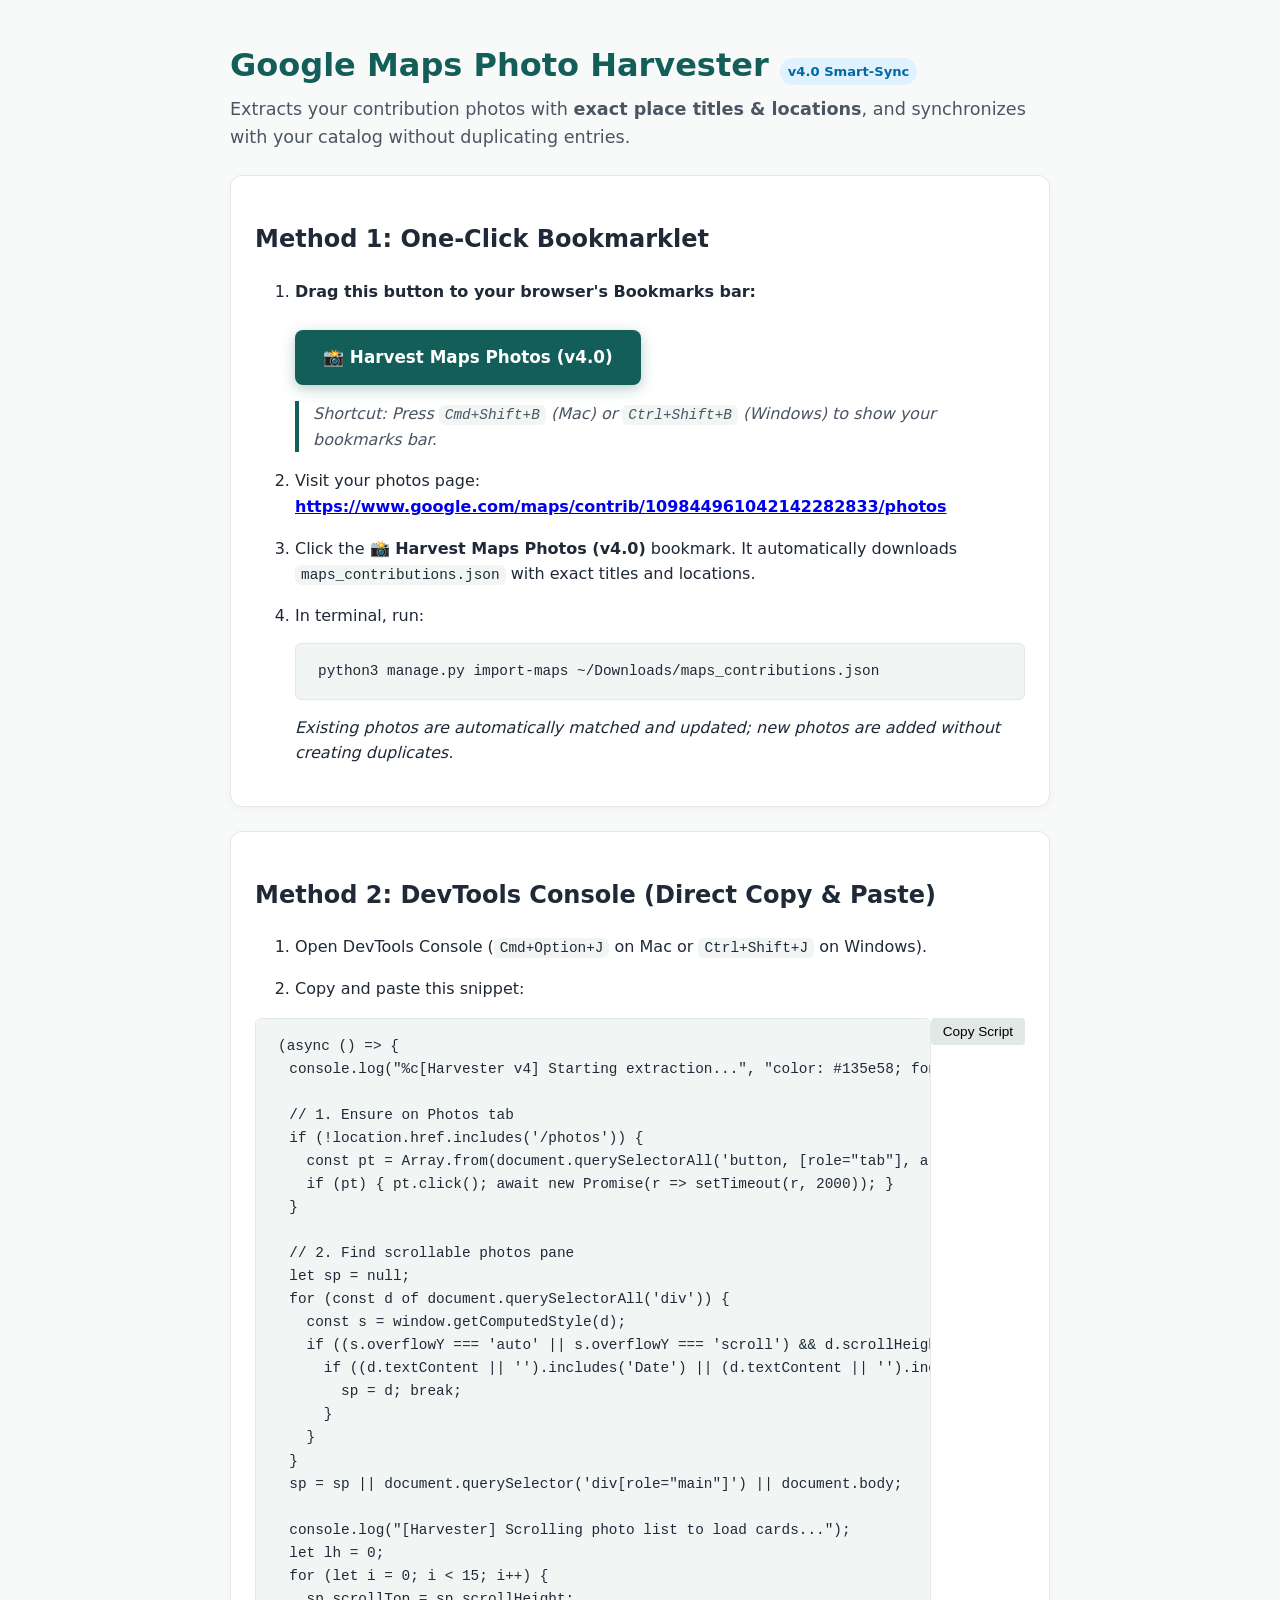
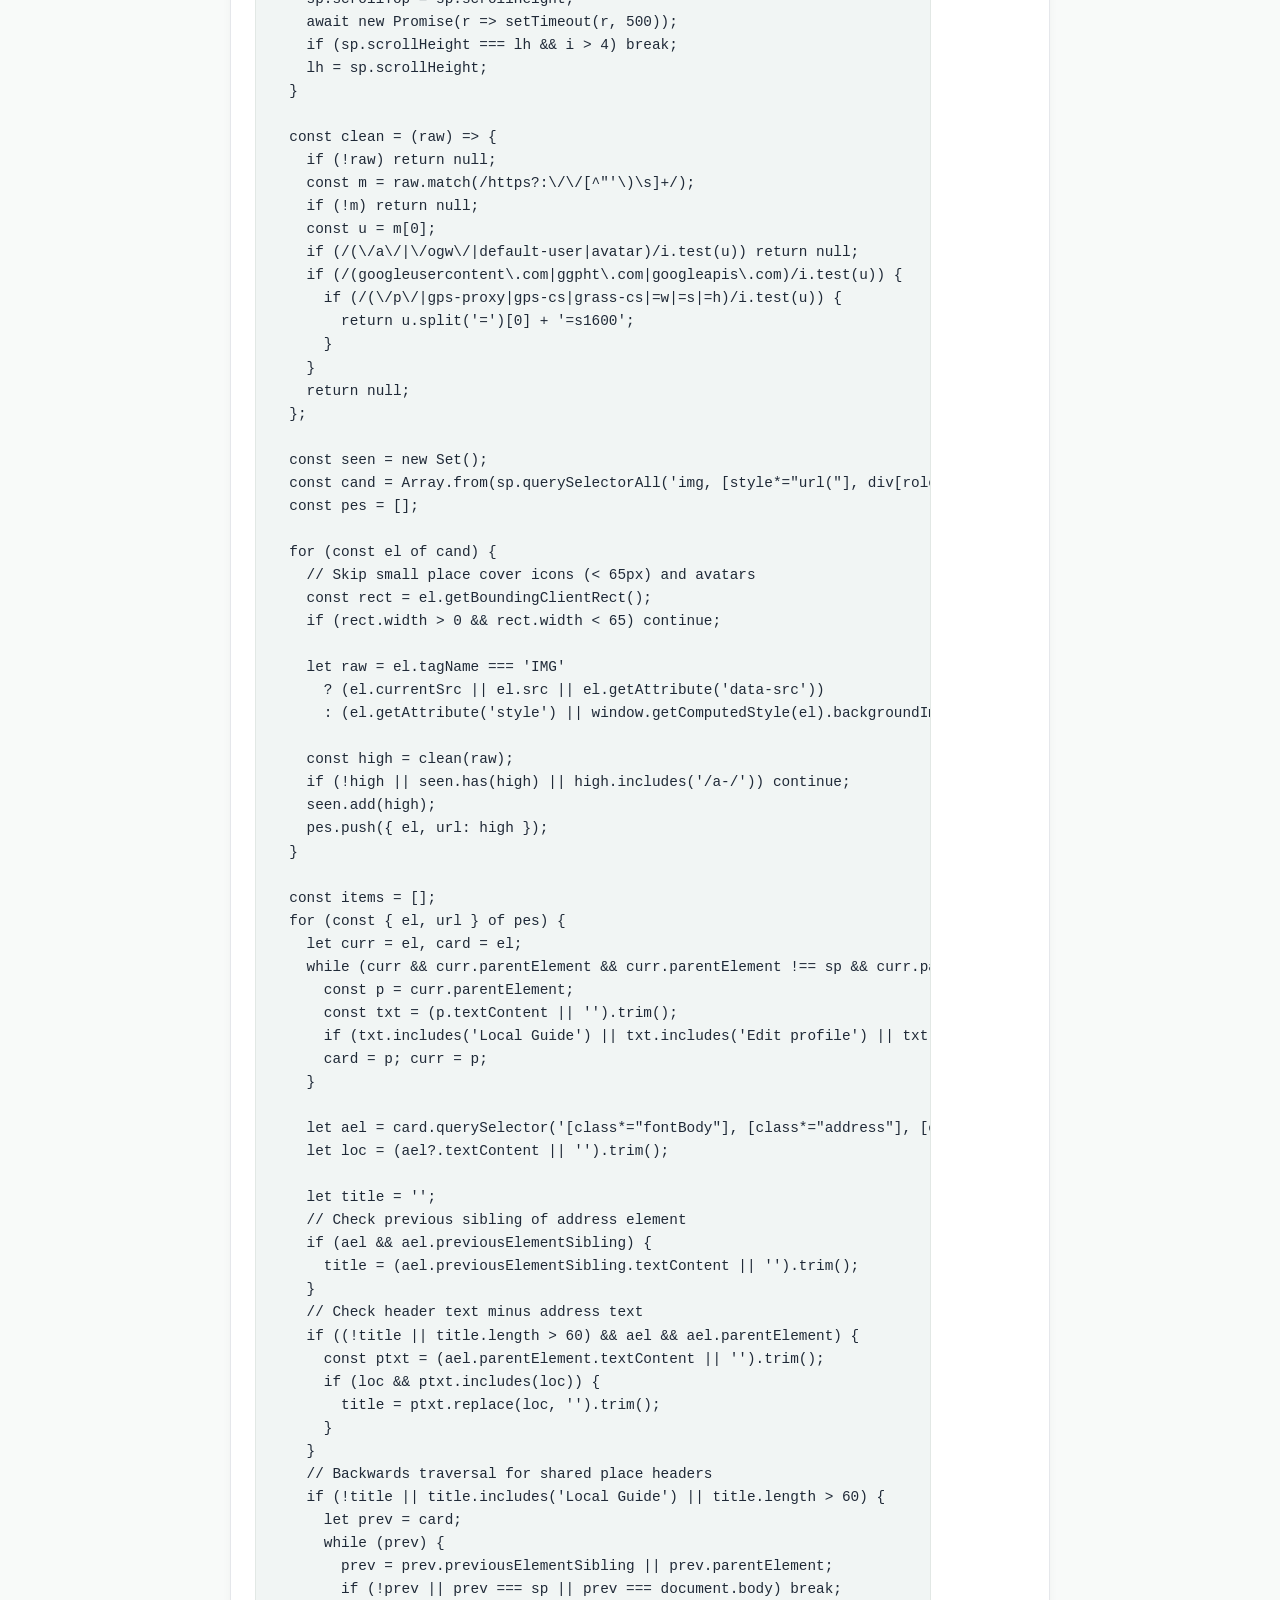
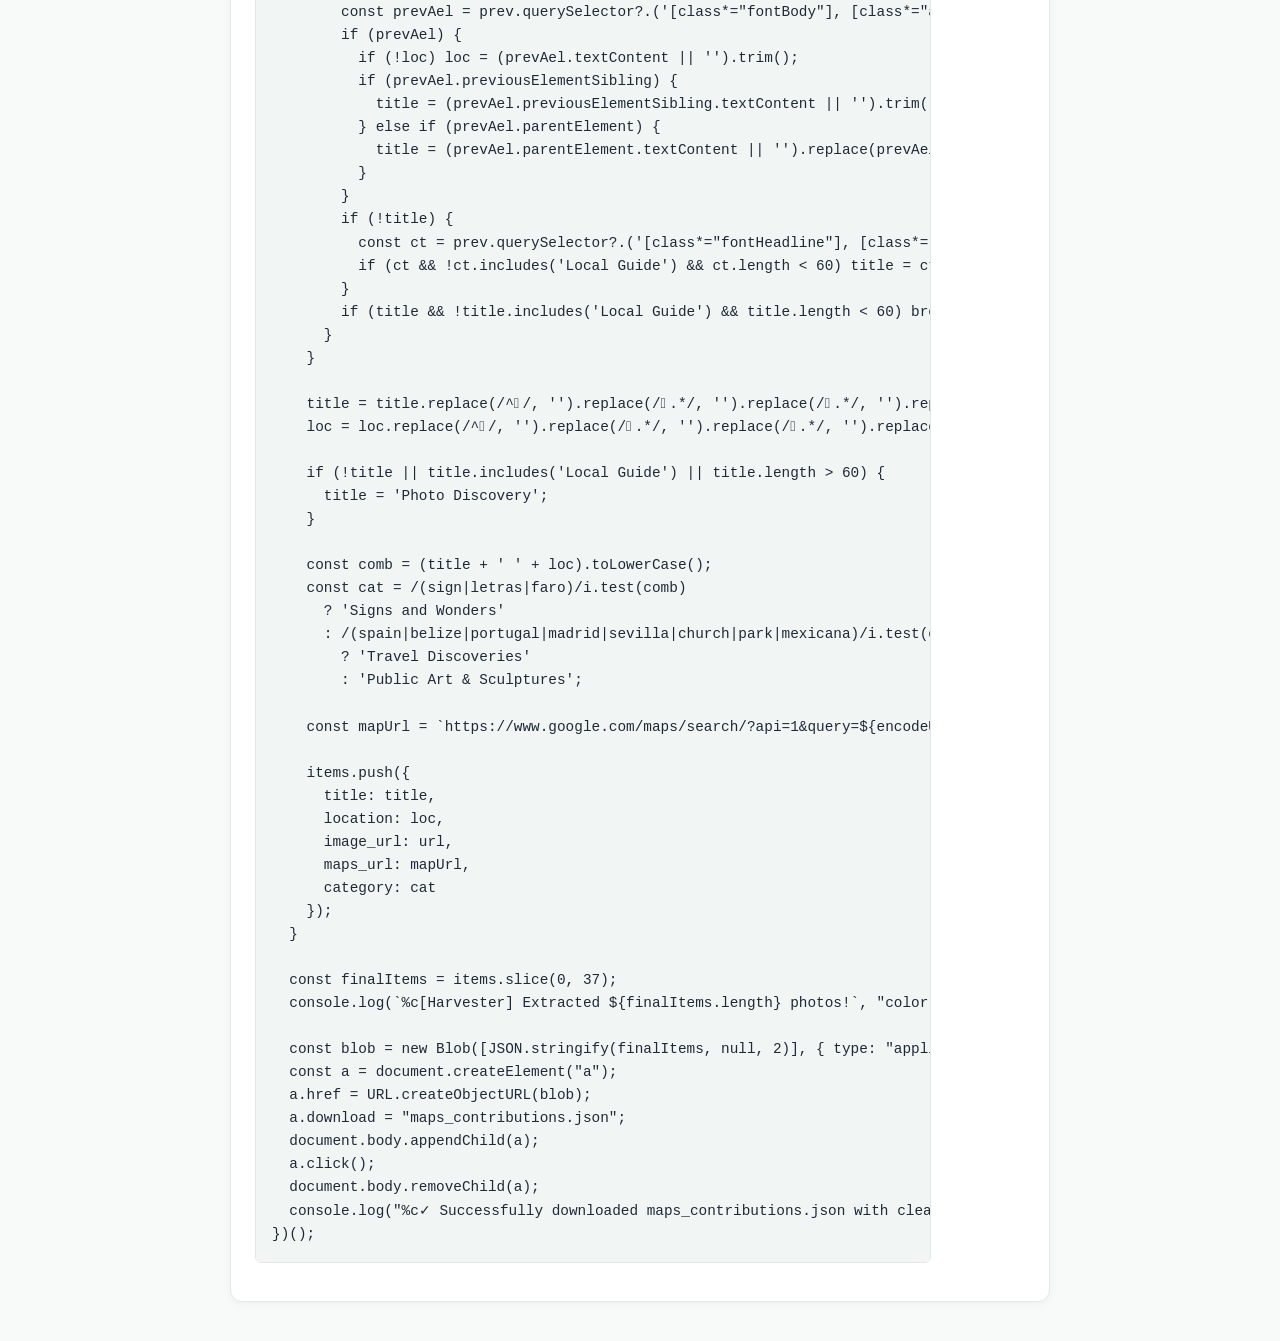
==== tools/harvest_google_maps.html @ e55c6319 "Initial commit" ====
<!doctype html>
<html lang="en">
<head>
<meta charset="utf-8">
<meta name="viewport" content="width=device-width, initial-scale=1">
<title>Google Maps Photo Harvester · Quest for Signs of Life</title>
<style>
  :root { --accent: #135e58; --accent-hover: #0e4642; --bg: #f8faf9; --card: #ffffff; --text: #1f2937; --muted: #4b5563; }
  body { font-family: system-ui, -apple-system, sans-serif; line-height: 1.6; color: var(--text); background: var(--bg); max-width: 820px; margin: 40px auto; padding: 0 20px; }
  h1 { color: var(--accent); margin-bottom: 0.25rem; font-size: 2rem; }
  .tagline { color: var(--muted); margin-top: 0; font-size: 1.1rem; }
  .card { background: var(--card); border: 1px solid #e5e7eb; border-radius: 12px; padding: 24px; margin: 24px 0; box-shadow: 0 2px 8px rgba(0,0,0,0.04); }
  .btn-bookmarklet { display: inline-block; background: var(--accent); color: #fff !important; text-decoration: none; padding: 14px 28px; border-radius: 8px; font-weight: bold; cursor: move; box-shadow: 0 4px 14px rgba(19,94,88,0.3); font-size: 1.05rem; }
  .btn-bookmarklet:hover { background: var(--accent-hover); }
  code, pre { font-family: ui-monospace, SFMono-Regular, Menlo, monospace; font-size: 0.9rem; background: #f1f5f4; border-radius: 6px; }
  code { padding: 2px 6px; }
  pre { padding: 16px; overflow-x: auto; border: 1px solid #e2e8e5; }
  ol li { margin-bottom: 16px; }
  .tip { border-left: 4px solid var(--accent); padding-left: 14px; color: var(--muted); margin: 16px 0; }
  .badge { display: inline-block; background: #e0f2fe; color: #0369a1; padding: 3px 8px; border-radius: 999px; font-size: 0.82rem; font-weight: 600; }
  .copy-btn { float: right; background: #e2e8e5; border: none; padding: 6px 12px; border-radius: 4px; cursor: pointer; font-size: 0.85rem; }
  .copy-btn:hover { background: #cbd5e1; }
</style>
</head>
<body>

<h1>Google Maps Photo Harvester <span class="badge">v4.0 Smart-Sync</span></h1>
<p class="tagline">Extracts your contribution photos with <strong>exact place titles &amp; locations</strong>, and synchronizes with your catalog without duplicating entries.</p>

<div class="card">
  <h2>Method 1: One-Click Bookmarklet</h2>
  <ol>
    <li>
      <strong>Drag this button to your browser's Bookmarks bar:</strong><br><br>
      <a class="btn-bookmarklet" href="javascript:(async()=>{console.log('%c[Harvester v4] Starting extraction...','color:#135e58;font-weight:bold;');if(!location.href.includes('/photos')){const pt=Array.from(document.querySelectorAll('button,[role=tab],a')).find(t=>(t.textContent||'').trim().toLowerCase()==='photos');if(pt){pt.click();await new Promise(r=>setTimeout(r,2000));}}let sp=null;for(const d of document.querySelectorAll('div')){const s=window.getComputedStyle(d);if((s.overflowY==='auto'||s.overflowY==='scroll')&&d.scrollHeight>d.clientHeight+50){if((d.textContent||'').includes('Date')||(d.textContent||'').includes('37')){sp=d;break;}}}sp=sp||document.querySelector('div[role=main]')||document.body;let lh=0;for(let i=0;i<15;i++){sp.scrollTop=sp.scrollHeight;await new Promise(r=>setTimeout(r,500));if(sp.scrollHeight===lh&&i>4)break;lh=sp.scrollHeight;}const clean=r=>{if(!r)return null;const m=r.match(/https?:\/\/[^&#34;'\)\s]+/);if(!m)return null;const u=m[0];if(/(\/a\/|\/ogw\/|default-user|avatar)/i.test(u))return null;if(/(googleusercontent\.com|ggpht\.com|googleapis\.com)/i.test(u)){if(/(\/p\/|gps-proxy|gps-cs|grass-cs|=w|=s|=h)/i.test(u)){return u.split('=')[0]+'=s1600';}}return null;};const seen=new Set();const cand=Array.from(sp.querySelectorAll('img,[style*=&quot;url(&quot;],div[role=img]'));const pes=[];for(const el of cand){const rect=el.getBoundingClientRect();if(rect.width>0&&rect.width<65)continue;let raw=el.tagName==='IMG'?(el.currentSrc||el.src||el.getAttribute('data-src')):(el.getAttribute('style')||window.getComputedStyle(el).backgroundImage);const high=clean(raw);if(!high||seen.has(high)||high.includes('/a-/'))continue;seen.add(high);pes.push({el,url:high});}const items=[];for(const{el,url}of pes){let curr=el,card=el;while(curr&&curr.parentElement&&curr.parentElement!==sp&&curr.parentElement!==document.body){const p=curr.parentElement;const txt=(p.textContent||'').trim();if(txt.includes('Local Guide')||txt.includes('Edit profile')||txt.length>280)break;card=p;curr=p;}let ael=card.querySelector('[class*=&quot;fontBody&quot;],[class*=&quot;address&quot;],[class*=&quot;caption&quot;]');let loc=(ael?.textContent||'').trim();let title='';if(ael&&ael.previousElementSibling){title=(ael.previousElementSibling.textContent||'').trim();}if((!title||title.length>60)&&ael&&ael.parentElement){const ptxt=(ael.parentElement.textContent||'').trim();if(loc&&ptxt.includes(loc)){title=ptxt.replace(loc,'').trim();}}if(!title||title.includes('Local Guide')||title.length>60){let prev=card;while(prev){prev=prev.previousElementSibling||prev.parentElement;if(!prev||prev===sp||prev===document.body)break;const prevAel=prev.querySelector?.('[class*=&quot;fontBody&quot;],[class*=&quot;address&quot;]');if(prevAel){if(!loc)loc=(prevAel.textContent||'').trim();if(prevAel.previousElementSibling){title=(prevAel.previousElementSibling.textContent||'').trim();}else if(prevAel.parentElement){title=(prevAel.parentElement.textContent||'').replace(prevAel.textContent||'','').trim();}}if(!title){const ct=prev.querySelector?.('[class*=&quot;fontHeadline&quot;],[class*=&quot;title&quot;],h1,h2,h3')?.textContent?.trim();if(ct&&!ct.includes('Local Guide')&&ct.length<60)title=ct;}if(title&&!title.includes('Local Guide')&&title.length<60)break;}}title=title.replace(/^/,'').replace(/.*/,'').replace(/.*/,'').replace(/\s+/g,' ').trim();loc=loc.replace(/^/,'').replace(/.*/,'').replace(/.*/,'').replace(/\s+/g,' ').trim();if(!title||title.includes('Local Guide')||title.length>60){title='Photo Discovery';}const cat=/(spain|belize|portugal|madrid|faro|sevilla|church|park|mexicana)/i.test(title+' '+loc)?'Travel Discoveries':'Public Art & Sculptures';const mapUrl=`https://www.google.com/maps/search/?api=1&query=${encodeURIComponent(title+(loc?' '+loc:''))}`;items.push({title,location:loc,image_url:url,maps_url:mapUrl,category:cat});}const finalItems=items.slice(0,37);console.log(`[Harvester] Extracted ${finalItems.length} photos!`);const blob=new Blob([JSON.stringify(finalItems,null,2)],{type:'application/json'});const a=document.createElement('a');a.href=URL.createObjectURL(blob);a.download='maps_contributions.json';document.body.appendChild(a);a.click();document.body.removeChild(a);})();">📸 Harvest Maps Photos (v4.0)</a>
      <p class="tip"><em>Shortcut: Press <code>Cmd+Shift+B</code> (Mac) or <code>Ctrl+Shift+B</code> (Windows) to show your bookmarks bar.</em></p>
    </li>
    <li>
      Visit your photos page: <br>
      <a href="https://www.google.com/maps/contrib/109844961042142282833/photos" target="_blank" rel="noopener noreferrer"><strong>https://www.google.com/maps/contrib/109844961042142282833/photos</strong></a>
    </li>
    <li>
      Click the <strong>📸 Harvest Maps Photos (v4.0)</strong> bookmark. It automatically downloads <code>maps_contributions.json</code> with exact titles and locations.
    </li>
    <li>
      In terminal, run:
      <pre><code>python3 manage.py import-maps ~/Downloads/maps_contributions.json</code></pre>
      <em>Existing photos are automatically matched and updated; new photos are added without creating duplicates.</em>
    </li>
  </ol>
</div>

<div class="card">
  <h2>Method 2: DevTools Console (Direct Copy &amp; Paste)</h2>
  <ol>
    <li>Open DevTools Console (<code>Cmd+Option+J</code> on Mac or <code>Ctrl+Shift+J</code> on Windows).</li>
    <li>Copy and paste this snippet:</li>
  </ol>
  <button class="copy-btn" onclick="copyConsoleScript()">Copy Script</button>
  <pre><code id="consoleScript">(async () => {
  console.log("%c[Harvester v4] Starting extraction...", "color: #135e58; font-weight: bold; font-size: 14px;");

  // 1. Ensure on Photos tab
  if (!location.href.includes('/photos')) {
    const pt = Array.from(document.querySelectorAll('button, [role="tab"], a')).find(t => (t.textContent || '').trim().toLowerCase() === 'photos');
    if (pt) { pt.click(); await new Promise(r => setTimeout(r, 2000)); }
  }

  // 2. Find scrollable photos pane
  let sp = null;
  for (const d of document.querySelectorAll('div')) {
    const s = window.getComputedStyle(d);
    if ((s.overflowY === 'auto' || s.overflowY === 'scroll') && d.scrollHeight > d.clientHeight + 50) {
      if ((d.textContent || '').includes('Date') || (d.textContent || '').includes('37')) {
        sp = d; break;
      }
    }
  }
  sp = sp || document.querySelector('div[role="main"]') || document.body;

  console.log("[Harvester] Scrolling photo list to load cards...");
  let lh = 0;
  for (let i = 0; i < 15; i++) {
    sp.scrollTop = sp.scrollHeight;
    await new Promise(r => setTimeout(r, 500));
    if (sp.scrollHeight === lh && i > 4) break;
    lh = sp.scrollHeight;
  }

  const clean = (raw) => {
    if (!raw) return null;
    const m = raw.match(/https?:\/\/[^"'\)\s]+/);
    if (!m) return null;
    const u = m[0];
    if (/(\/a\/|\/ogw\/|default-user|avatar)/i.test(u)) return null;
    if (/(googleusercontent\.com|ggpht\.com|googleapis\.com)/i.test(u)) {
      if (/(\/p\/|gps-proxy|gps-cs|grass-cs|=w|=s|=h)/i.test(u)) {
        return u.split('=')[0] + '=s1600';
      }
    }
    return null;
  };

  const seen = new Set();
  const cand = Array.from(sp.querySelectorAll('img, [style*="url("], div[role="img"]'));
  const pes = [];

  for (const el of cand) {
    // Skip small place cover icons (< 65px) and avatars
    const rect = el.getBoundingClientRect();
    if (rect.width > 0 && rect.width < 65) continue;

    let raw = el.tagName === 'IMG'
      ? (el.currentSrc || el.src || el.getAttribute('data-src'))
      : (el.getAttribute('style') || window.getComputedStyle(el).backgroundImage);

    const high = clean(raw);
    if (!high || seen.has(high) || high.includes('/a-/')) continue;
    seen.add(high);
    pes.push({ el, url: high });
  }

  const items = [];
  for (const { el, url } of pes) {
    let curr = el, card = el;
    while (curr && curr.parentElement && curr.parentElement !== sp && curr.parentElement !== document.body) {
      const p = curr.parentElement;
      const txt = (p.textContent || '').trim();
      if (txt.includes('Local Guide') || txt.includes('Edit profile') || txt.length > 280) break;
      card = p; curr = p;
    }

    let ael = card.querySelector('[class*="fontBody"], [class*="address"], [class*="caption"]');
    let loc = (ael?.textContent || '').trim();

    let title = '';
    // Check previous sibling of address element
    if (ael && ael.previousElementSibling) {
      title = (ael.previousElementSibling.textContent || '').trim();
    }
    // Check header text minus address text
    if ((!title || title.length > 60) && ael && ael.parentElement) {
      const ptxt = (ael.parentElement.textContent || '').trim();
      if (loc && ptxt.includes(loc)) {
        title = ptxt.replace(loc, '').trim();
      }
    }
    // Backwards traversal for shared place headers
    if (!title || title.includes('Local Guide') || title.length > 60) {
      let prev = card;
      while (prev) {
        prev = prev.previousElementSibling || prev.parentElement;
        if (!prev || prev === sp || prev === document.body) break;
        const prevAel = prev.querySelector?.('[class*="fontBody"], [class*="address"]');
        if (prevAel) {
          if (!loc) loc = (prevAel.textContent || '').trim();
          if (prevAel.previousElementSibling) {
            title = (prevAel.previousElementSibling.textContent || '').trim();
          } else if (prevAel.parentElement) {
            title = (prevAel.parentElement.textContent || '').replace(prevAel.textContent || '', '').trim();
          }
        }
        if (!title) {
          const ct = prev.querySelector?.('[class*="fontHeadline"], [class*="title"], h1, h2, h3')?.textContent?.trim();
          if (ct && !ct.includes('Local Guide') && ct.length < 60) title = ct;
        }
        if (title && !title.includes('Local Guide') && title.length < 60) break;
      }
    }

    title = title.replace(/^/, '').replace(/.*/, '').replace(/.*/, '').replace(/\s+/g, ' ').trim();
    loc = loc.replace(/^/, '').replace(/.*/, '').replace(/.*/, '').replace(/\s+/g, ' ').trim();

    if (!title || title.includes('Local Guide') || title.length > 60) {
      title = 'Photo Discovery';
    }

    const comb = (title + ' ' + loc).toLowerCase();
    const cat = /(sign|letras|faro)/i.test(comb)
      ? 'Signs and Wonders'
      : /(spain|belize|portugal|madrid|sevilla|church|park|mexicana)/i.test(comb)
        ? 'Travel Discoveries'
        : 'Public Art & Sculptures';

    const mapUrl = `https://www.google.com/maps/search/?api=1&query=${encodeURIComponent(title + (loc ? ' ' + loc : ''))}`;

    items.push({
      title: title,
      location: loc,
      image_url: url,
      maps_url: mapUrl,
      category: cat
    });
  }

  const finalItems = items.slice(0, 37);
  console.log(`%c[Harvester] Extracted ${finalItems.length} photos!`, "color: #135e58; font-weight: bold; font-size: 14px;");

  const blob = new Blob([JSON.stringify(finalItems, null, 2)], { type: "application/json" });
  const a = document.createElement("a");
  a.href = URL.createObjectURL(blob);
  a.download = "maps_contributions.json";
  document.body.appendChild(a);
  a.click();
  document.body.removeChild(a);
  console.log("%c✓ Successfully downloaded maps_contributions.json with clean titles!", "color: green; font-weight: bold;");
})();</code></pre>
</div>

<script>
function copyConsoleScript() {
  const code = document.getElementById('consoleScript').textContent;
  navigator.clipboard.writeText(code).then(() => {
    const btn = document.querySelector('.copy-btn');
    btn.textContent = 'Copied!';
    setTimeout(() => { btn.textContent = 'Copy Script'; }, 2000);
  });
}
</script>

</body>
</html>
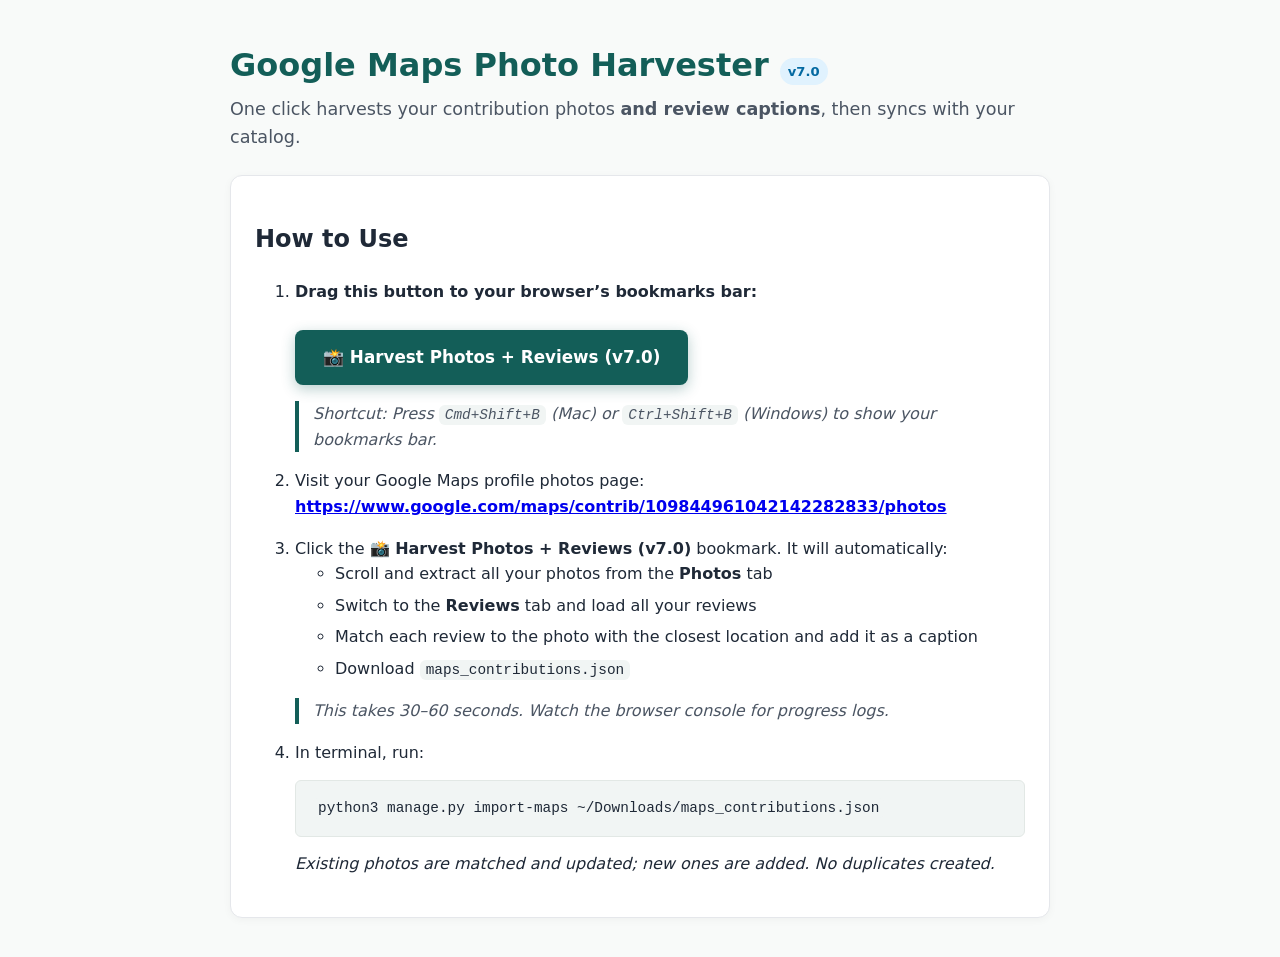
==== commit d22b743d: "Added lightbox and captions from reviews of the same location.  AI struggled to extract caption from" ====
--- a/tools/harvest_google_maps.html
+++ b/tools/harvest_google_maps.html
@@ -16,207 +16,45 @@
   code { padding: 2px 6px; }
   pre { padding: 16px; overflow-x: auto; border: 1px solid #e2e8e5; }
   ol li { margin-bottom: 16px; }
+  ul li { margin-bottom: 6px; }
   .tip { border-left: 4px solid var(--accent); padding-left: 14px; color: var(--muted); margin: 16px 0; }
   .badge { display: inline-block; background: #e0f2fe; color: #0369a1; padding: 3px 8px; border-radius: 999px; font-size: 0.82rem; font-weight: 600; }
-  .copy-btn { float: right; background: #e2e8e5; border: none; padding: 6px 12px; border-radius: 4px; cursor: pointer; font-size: 0.85rem; }
-  .copy-btn:hover { background: #cbd5e1; }
 </style>
 </head>
 <body>
 
-<h1>Google Maps Photo Harvester <span class="badge">v4.0 Smart-Sync</span></h1>
-<p class="tagline">Extracts your contribution photos with <strong>exact place titles &amp; locations</strong>, and synchronizes with your catalog without duplicating entries.</p>
+<h1>Google Maps Photo Harvester <span class="badge">v7.0</span></h1>
+<p class="tagline">One click harvests your contribution photos <strong>and review captions</strong>, then syncs with your catalog.</p>
 
 <div class="card">
-  <h2>Method 1: One-Click Bookmarklet</h2>
+  <h2>How to Use</h2>
   <ol>
     <li>
-      <strong>Drag this button to your browser's Bookmarks bar:</strong><br><br>
-      <a class="btn-bookmarklet" href="javascript:(async()=>{console.log('%c[Harvester v4] Starting extraction...','color:#135e58;font-weight:bold;');if(!location.href.includes('/photos')){const pt=Array.from(document.querySelectorAll('button,[role=tab],a')).find(t=>(t.textContent||'').trim().toLowerCase()==='photos');if(pt){pt.click();await new Promise(r=>setTimeout(r,2000));}}let sp=null;for(const d of document.querySelectorAll('div')){const s=window.getComputedStyle(d);if((s.overflowY==='auto'||s.overflowY==='scroll')&&d.scrollHeight>d.clientHeight+50){if((d.textContent||'').includes('Date')||(d.textContent||'').includes('37')){sp=d;break;}}}sp=sp||document.querySelector('div[role=main]')||document.body;let lh=0;for(let i=0;i<15;i++){sp.scrollTop=sp.scrollHeight;await new Promise(r=>setTimeout(r,500));if(sp.scrollHeight===lh&&i>4)break;lh=sp.scrollHeight;}const clean=r=>{if(!r)return null;const m=r.match(/https?:\/\/[^&#34;'\)\s]+/);if(!m)return null;const u=m[0];if(/(\/a\/|\/ogw\/|default-user|avatar)/i.test(u))return null;if(/(googleusercontent\.com|ggpht\.com|googleapis\.com)/i.test(u)){if(/(\/p\/|gps-proxy|gps-cs|grass-cs|=w|=s|=h)/i.test(u)){return u.split('=')[0]+'=s1600';}}return null;};const seen=new Set();const cand=Array.from(sp.querySelectorAll('img,[style*=&quot;url(&quot;],div[role=img]'));const pes=[];for(const el of cand){const rect=el.getBoundingClientRect();if(rect.width>0&&rect.width<65)continue;let raw=el.tagName==='IMG'?(el.currentSrc||el.src||el.getAttribute('data-src')):(el.getAttribute('style')||window.getComputedStyle(el).backgroundImage);const high=clean(raw);if(!high||seen.has(high)||high.includes('/a-/'))continue;seen.add(high);pes.push({el,url:high});}const items=[];for(const{el,url}of pes){let curr=el,card=el;while(curr&&curr.parentElement&&curr.parentElement!==sp&&curr.parentElement!==document.body){const p=curr.parentElement;const txt=(p.textContent||'').trim();if(txt.includes('Local Guide')||txt.includes('Edit profile')||txt.length>280)break;card=p;curr=p;}let ael=card.querySelector('[class*=&quot;fontBody&quot;],[class*=&quot;address&quot;],[class*=&quot;caption&quot;]');let loc=(ael?.textContent||'').trim();let title='';if(ael&&ael.previousElementSibling){title=(ael.previousElementSibling.textContent||'').trim();}if((!title||title.length>60)&&ael&&ael.parentElement){const ptxt=(ael.parentElement.textContent||'').trim();if(loc&&ptxt.includes(loc)){title=ptxt.replace(loc,'').trim();}}if(!title||title.includes('Local Guide')||title.length>60){let prev=card;while(prev){prev=prev.previousElementSibling||prev.parentElement;if(!prev||prev===sp||prev===document.body)break;const prevAel=prev.querySelector?.('[class*=&quot;fontBody&quot;],[class*=&quot;address&quot;]');if(prevAel){if(!loc)loc=(prevAel.textContent||'').trim();if(prevAel.previousElementSibling){title=(prevAel.previousElementSibling.textContent||'').trim();}else if(prevAel.parentElement){title=(prevAel.parentElement.textContent||'').replace(prevAel.textContent||'','').trim();}}if(!title){const ct=prev.querySelector?.('[class*=&quot;fontHeadline&quot;],[class*=&quot;title&quot;],h1,h2,h3')?.textContent?.trim();if(ct&&!ct.includes('Local Guide')&&ct.length<60)title=ct;}if(title&&!title.includes('Local Guide')&&title.length<60)break;}}title=title.replace(/^/,'').replace(/.*/,'').replace(/.*/,'').replace(/\s+/g,' ').trim();loc=loc.replace(/^/,'').replace(/.*/,'').replace(/.*/,'').replace(/\s+/g,' ').trim();if(!title||title.includes('Local Guide')||title.length>60){title='Photo Discovery';}const cat=/(spain|belize|portugal|madrid|faro|sevilla|church|park|mexicana)/i.test(title+' '+loc)?'Travel Discoveries':'Public Art & Sculptures';const mapUrl=`https://www.google.com/maps/search/?api=1&query=${encodeURIComponent(title+(loc?' '+loc:''))}`;items.push({title,location:loc,image_url:url,maps_url:mapUrl,category:cat});}const finalItems=items.slice(0,37);console.log(`[Harvester] Extracted ${finalItems.length} photos!`);const blob=new Blob([JSON.stringify(finalItems,null,2)],{type:'application/json'});const a=document.createElement('a');a.href=URL.createObjectURL(blob);a.download='maps_contributions.json';document.body.appendChild(a);a.click();document.body.removeChild(a);})();">📸 Harvest Maps Photos (v4.0)</a>
+      <strong>Drag this button to your browser&rsquo;s bookmarks bar:</strong><br><br>
+      <a class="btn-bookmarklet" href="javascript:(async()=&gt;{console.log(&#x27;%c[Harvester v7.0] Photos + Reviews...&#x27;,&#x27;color:#135e58;font-weight:bold;&#x27;);if(!location.href.includes(&#x27;/photos&#x27;)){const pt=Array.from(document.querySelectorAll(&#x27;button,[role=tab],a&#x27;)).find(t=&gt;(t.textContent||&#x27;&#x27;).trim().toLowerCase()===&#x27;photos&#x27;);if(pt){pt.click();await new Promise(r=&gt;setTimeout(r,2000));}}let sp=null;for(const d of document.querySelectorAll(&#x27;div&#x27;)){const s=window.getComputedStyle(d);if((s.overflowY===&#x27;auto&#x27;||s.overflowY===&#x27;scroll&#x27;)&amp;&amp;d.scrollHeight&gt;d.clientHeight+50){if((d.textContent||&#x27;&#x27;).includes(&#x27;Date&#x27;)){sp=d;break;}}}sp=sp||document.querySelector(&#x27;div[role=main]&#x27;)||document.body;let lh=0;for(let i=0;i&lt;15;i++){sp.scrollTop=sp.scrollHeight;await new Promise(r=&gt;setTimeout(r,500));if(sp.scrollHeight===lh&amp;&amp;i&gt;4)break;lh=sp.scrollHeight;}const clean=raw=&gt;{if(!raw)return null;const m=raw.match(/https?:\/\/[^&quot;&#x27;\)\s]+/);if(!m)return null;const u=m[0];if(/(\/a\/|\/ogw\/|default-user|avatar)/i.test(u))return null;if(/(googleusercontent\.com|ggpht\.com|googleapis\.com)/i.test(u)){if(/(\/p\/|gps-proxy|gps-cs|grass-cs|=w|=s|=h)/i.test(u)){return u.split(&#x27;=&#x27;)[0]+&#x27;=s1600&#x27;;}}return null;};const seen=new Set();const cand=Array.from(sp.querySelectorAll(&#x27;img,[style*=&quot;url(&quot;],div[role=img]&#x27;));const pes=[];for(const el of cand){const rect=el.getBoundingClientRect();if(rect.width&gt;0&amp;&amp;rect.width&lt;65)continue;let raw=el.tagName===&#x27;IMG&#x27;?(el.currentSrc||el.src||el.getAttribute(&#x27;data-src&#x27;)):(el.getAttribute(&#x27;style&#x27;)||window.getComputedStyle(el).backgroundImage);const high=clean(raw);if(!high||seen.has(high)||high.includes(&#x27;/a-/&#x27;))continue;seen.add(high);pes.push({el,url:high});}const items=[];for(const{el,url}of pes){let curr=el,card=el;while(curr&amp;&amp;curr.parentElement&amp;&amp;curr.parentElement!==sp&amp;&amp;curr.parentElement!==document.body){const p=curr.parentElement;const txt=(p.textContent||&#x27;&#x27;).trim();if(txt.includes(&#x27;Local Guide&#x27;)||txt.includes(&#x27;Edit profile&#x27;)||txt.length&gt;280)break;card=p;curr=p;}let ael=card.querySelector(&#x27;[class*=&quot;fontBody&quot;],[class*=&quot;address&quot;],[class*=&quot;caption&quot;]&#x27;);let loc=(ael?.textContent||&#x27;&#x27;).trim();let title=&#x27;&#x27;;if(ael&amp;&amp;ael.previousElementSibling)title=(ael.previousElementSibling.textContent||&#x27;&#x27;).trim();if((!title||title.length&gt;60)&amp;&amp;ael&amp;&amp;ael.parentElement){const ptxt=(ael.parentElement.textContent||&#x27;&#x27;).trim();if(loc&amp;&amp;ptxt.includes(loc))title=ptxt.replace(loc,&#x27;&#x27;).trim();}if(!title||title.includes(&#x27;Local Guide&#x27;)||title.length&gt;60){let prev=card;while(prev){prev=prev.previousElementSibling||prev.parentElement;if(!prev||prev===sp||prev===document.body)break;const prevAel=prev.querySelector?.(&#x27;[class*=&quot;fontBody&quot;],[class*=&quot;address&quot;]&#x27;);if(prevAel){if(!loc)loc=(prevAel.textContent||&#x27;&#x27;).trim();if(prevAel.previousElementSibling)title=(prevAel.previousElementSibling.textContent||&#x27;&#x27;).trim();else if(prevAel.parentElement)title=(prevAel.parentElement.textContent||&#x27;&#x27;).replace(prevAel.textContent||&#x27;&#x27;,&#x27;&#x27;).trim();}if(!title){const ct=prev.querySelector?.(&#x27;[class*=&quot;fontHeadline&quot;],[class*=&quot;title&quot;],h1,h2,h3&#x27;)?.textContent?.trim();if(ct&amp;&amp;!ct.includes(&#x27;Local Guide&#x27;)&amp;&amp;ct.length&lt;60)title=ct;}if(title&amp;&amp;!title.includes(&#x27;Local Guide&#x27;)&amp;&amp;title.length&lt;60)break;}}title=title.replace(/\s+/g,&#x27; &#x27;).trim();loc=loc.replace(/\s+/g,&#x27; &#x27;).trim();if(!title||title.includes(&#x27;Local Guide&#x27;)||title.length&gt;60)title=&#x27;Photo Discovery&#x27;;const cat=/(sign|letras|i love|faro)/i.test(title)?&#x27;Signs and Wonders&#x27;:/(sculpture|statue|monument|memorial|mural|obra)/i.test(title)?&#x27;Public Art &amp; Sculptures&#x27;:&#x27;Travel Discoveries&#x27;;const mapUrl=`https://www.google.com/maps/search/?api=1&amp;query=${encodeURIComponent(title+(loc?&#x27; &#x27;+loc:&#x27;&#x27;))}`;items.push({title,location:loc,caption:&#x27;&#x27;,image_url:url,maps_url:mapUrl,category:cat});}console.log(`[Harvester] ${items.length} photos. Switching to Reviews...`);const rt=Array.from(document.querySelectorAll(&#x27;button,[role=tab],a&#x27;)).find(t=&gt;(t.textContent||&#x27;&#x27;).trim().toLowerCase()===&#x27;reviews&#x27;);if(rt){rt.click();await new Promise(r=&gt;setTimeout(r,2500));}let rsp=null;for(const d of document.querySelectorAll(&#x27;div&#x27;)){const s=window.getComputedStyle(d);if((s.overflowY===&#x27;auto&#x27;||s.overflowY===&#x27;scroll&#x27;)&amp;&amp;d.scrollHeight&gt;d.clientHeight+50){rsp=d;break;}}rsp=rsp||document.querySelector(&#x27;div[role=main]&#x27;)||document.body;let lhr=0;for(let i=0;i&lt;30;i++){rsp.scrollTop=rsp.scrollHeight;await new Promise(r=&gt;setTimeout(r,800));if(rsp.scrollHeight===lhr&amp;&amp;i&gt;5)break;lhr=rsp.scrollHeight;}const reviews=[];const ratingEls=Array.from(document.querySelectorAll(&#x27;[aria-label*=&quot;star&quot; i],[aria-label*=&quot;Rated&quot; i],[role=img][aria-label*=&quot;out of&quot;]&#x27;));const seenRev=new Set();for(const ratingEl of ratingEls){let card=ratingEl;for(let i=0;i&lt;8;i++){if(!card.parentElement||card.parentElement===rsp||card.parentElement===document.body)break;card=card.parentElement;if((card.textContent||&#x27;&#x27;).trim().length&gt;100)break;}const nameEl=card.querySelector(&#x27;a[href*=&quot;maps.google&quot;],a[href*=&quot;google.com/maps&quot;],[class*=&quot;fontHeadline&quot;],[class*=&quot;fontTitle&quot;],h2,h3&#x27;);const name=(nameEl?.textContent||&#x27;&#x27;).trim().slice(0,80);if(!name||seenRev.has(name))continue;seenRev.add(name);const locEls=card.querySelectorAll(&#x27;[class*=&quot;fontBody&quot;],[class*=&quot;address&quot;]&#x27;);const locTexts=Array.from(locEls).map(el=&gt;el.textContent.trim()).filter(t=&gt;t&amp;&amp;t!==name&amp;&amp;t.length&lt;150&amp;&amp;!/(star|review|\d+\s+(month|year|week))/i.test(t));const rloc=locTexts[0]||&#x27;&#x27;;const walker=document.createTreeWalker(card,4);const texts=[];while(walker.nextNode()){const node=walker.currentNode;if(ratingEl.compareDocumentPosition(node)&amp;2||ratingEl.contains(node))continue;const t=(node.textContent||&#x27;&#x27;).trim();if(t.length&gt;=20&amp;&amp;t.length&lt;=1000&amp;&amp;!/(star|Rated|\d+\s+(month|year|week|day)s?\s+ago|Local Guide|See more|Edit|Delete)/i.test(t)&amp;&amp;!/^\d[\d\s.,★☆]+$/.test(t)){texts.push(t);}}const review=texts.length&gt;0?texts.sort((a,b)=&gt;b.length-a.length)[0]:&#x27;&#x27;;if(review)reviews.push({name,location:rloc,review});}console.log(`[Harvester] ${reviews.length} reviews. Matching...`);const norm=s=&gt;(s||&#x27;&#x27;).toLowerCase().replace(/[^a-z0-9]+/g,&#x27; &#x27;).trim();const sw=new Set([&#x27;the&#x27;,&#x27;a&#x27;,&#x27;of&#x27;,&#x27;in&#x27;,&#x27;at&#x27;,&#x27;ga&#x27;,&#x27;ca&#x27;,&#x27;ny&#x27;,&#x27;tx&#x27;,&#x27;fl&#x27;]);const score=(photo,rev)=&gt;{const pL=norm(photo.location),pT=norm(photo.title),rN=norm(rev.name),rL=norm(rev.location);let sc=0;if(pL&amp;&amp;rL){if(pL.includes(rL)||rL.includes(pL))sc+=4;else sc+=pL.split(&#x27; &#x27;).filter(w=&gt;w.length&gt;2&amp;&amp;!sw.has(w)&amp;&amp;rL.split(&#x27; &#x27;).includes(w)).length;}if(pT&amp;&amp;rN){if(pT.includes(rN)||rN.includes(pT))sc+=3;else sc+=pT.split(&#x27; &#x27;).filter(w=&gt;w.length&gt;2&amp;&amp;!sw.has(w)&amp;&amp;rN.split(&#x27; &#x27;).includes(w)).length*0.5;}return sc;};let matched=0;for(const photo of items){let best=0,bestRev=null;for(const rev of reviews){const sc=score(photo,rev);if(sc&gt;best){best=sc;bestRev=rev;}}if(bestRev&amp;&amp;best&gt;=2){photo.caption=bestRev.review;matched++;}}console.log(`%c[Harvester] Done! ${items.length} photos, ${matched} captions.`,&#x27;color:#135e58;font-weight:bold;&#x27;);const blob=new Blob([JSON.stringify(items,null,2)],{type:&#x27;application/json&#x27;});const a=document.createElement(&#x27;a&#x27;);a.href=URL.createObjectURL(blob);a.download=&#x27;maps_contributions.json&#x27;;document.body.appendChild(a);a.click();document.body.removeChild(a);})()">&#128248; Harvest Photos + Reviews (v7.0)</a>
       <p class="tip"><em>Shortcut: Press <code>Cmd+Shift+B</code> (Mac) or <code>Ctrl+Shift+B</code> (Windows) to show your bookmarks bar.</em></p>
     </li>
     <li>
-      Visit your photos page: <br>
+      Visit your Google Maps profile photos page:<br>
       <a href="https://www.google.com/maps/contrib/109844961042142282833/photos" target="_blank" rel="noopener noreferrer"><strong>https://www.google.com/maps/contrib/109844961042142282833/photos</strong></a>
     </li>
     <li>
-      Click the <strong>📸 Harvest Maps Photos (v4.0)</strong> bookmark. It automatically downloads <code>maps_contributions.json</code> with exact titles and locations.
+      Click the <strong>&#128248; Harvest Photos + Reviews (v7.0)</strong> bookmark. It will automatically:
+      <ul>
+        <li>Scroll and extract all your photos from the <strong>Photos</strong> tab</li>
+        <li>Switch to the <strong>Reviews</strong> tab and load all your reviews</li>
+        <li>Match each review to the photo with the closest location and add it as a caption</li>
+        <li>Download <code>maps_contributions.json</code></li>
+      </ul>
+      <p class="tip"><em>This takes 30&ndash;60 seconds. Watch the browser console for progress logs.</em></p>
     </li>
     <li>
       In terminal, run:
       <pre><code>python3 manage.py import-maps ~/Downloads/maps_contributions.json</code></pre>
-      <em>Existing photos are automatically matched and updated; new photos are added without creating duplicates.</em>
+      <em>Existing photos are matched and updated; new ones are added. No duplicates created.</em>
     </li>
   </ol>
 </div>
 
-<div class="card">
-  <h2>Method 2: DevTools Console (Direct Copy &amp; Paste)</h2>
-  <ol>
-    <li>Open DevTools Console (<code>Cmd+Option+J</code> on Mac or <code>Ctrl+Shift+J</code> on Windows).</li>
-    <li>Copy and paste this snippet:</li>
-  </ol>
-  <button class="copy-btn" onclick="copyConsoleScript()">Copy Script</button>
-  <pre><code id="consoleScript">(async () => {
-  console.log("%c[Harvester v4] Starting extraction...", "color: #135e58; font-weight: bold; font-size: 14px;");
-
-  // 1. Ensure on Photos tab
-  if (!location.href.includes('/photos')) {
-    const pt = Array.from(document.querySelectorAll('button, [role="tab"], a')).find(t => (t.textContent || '').trim().toLowerCase() === 'photos');
-    if (pt) { pt.click(); await new Promise(r => setTimeout(r, 2000)); }
-  }
-
-  // 2. Find scrollable photos pane
-  let sp = null;
-  for (const d of document.querySelectorAll('div')) {
-    const s = window.getComputedStyle(d);
-    if ((s.overflowY === 'auto' || s.overflowY === 'scroll') && d.scrollHeight > d.clientHeight + 50) {
-      if ((d.textContent || '').includes('Date') || (d.textContent || '').includes('37')) {
-        sp = d; break;
-      }
-    }
-  }
-  sp = sp || document.querySelector('div[role="main"]') || document.body;
-
-  console.log("[Harvester] Scrolling photo list to load cards...");
-  let lh = 0;
-  for (let i = 0; i < 15; i++) {
-    sp.scrollTop = sp.scrollHeight;
-    await new Promise(r => setTimeout(r, 500));
-    if (sp.scrollHeight === lh && i > 4) break;
-    lh = sp.scrollHeight;
-  }
-
-  const clean = (raw) => {
-    if (!raw) return null;
-    const m = raw.match(/https?:\/\/[^"'\)\s]+/);
-    if (!m) return null;
-    const u = m[0];
-    if (/(\/a\/|\/ogw\/|default-user|avatar)/i.test(u)) return null;
-    if (/(googleusercontent\.com|ggpht\.com|googleapis\.com)/i.test(u)) {
-      if (/(\/p\/|gps-proxy|gps-cs|grass-cs|=w|=s|=h)/i.test(u)) {
-        return u.split('=')[0] + '=s1600';
-      }
-    }
-    return null;
-  };
-
-  const seen = new Set();
-  const cand = Array.from(sp.querySelectorAll('img, [style*="url("], div[role="img"]'));
-  const pes = [];
-
-  for (const el of cand) {
-    // Skip small place cover icons (< 65px) and avatars
-    const rect = el.getBoundingClientRect();
-    if (rect.width > 0 && rect.width < 65) continue;
-
-    let raw = el.tagName === 'IMG'
-      ? (el.currentSrc || el.src || el.getAttribute('data-src'))
-      : (el.getAttribute('style') || window.getComputedStyle(el).backgroundImage);
-
-    const high = clean(raw);
-    if (!high || seen.has(high) || high.includes('/a-/')) continue;
-    seen.add(high);
-    pes.push({ el, url: high });
-  }
-
-  const items = [];
-  for (const { el, url } of pes) {
-    let curr = el, card = el;
-    while (curr && curr.parentElement && curr.parentElement !== sp && curr.parentElement !== document.body) {
-      const p = curr.parentElement;
-      const txt = (p.textContent || '').trim();
-      if (txt.includes('Local Guide') || txt.includes('Edit profile') || txt.length > 280) break;
-      card = p; curr = p;
-    }
-
-    let ael = card.querySelector('[class*="fontBody"], [class*="address"], [class*="caption"]');
-    let loc = (ael?.textContent || '').trim();
-
-    let title = '';
-    // Check previous sibling of address element
-    if (ael && ael.previousElementSibling) {
-      title = (ael.previousElementSibling.textContent || '').trim();
-    }
-    // Check header text minus address text
-    if ((!title || title.length > 60) && ael && ael.parentElement) {
-      const ptxt = (ael.parentElement.textContent || '').trim();
-      if (loc && ptxt.includes(loc)) {
-        title = ptxt.replace(loc, '').trim();
-      }
-    }
-    // Backwards traversal for shared place headers
-    if (!title || title.includes('Local Guide') || title.length > 60) {
-      let prev = card;
-      while (prev) {
-        prev = prev.previousElementSibling || prev.parentElement;
-        if (!prev || prev === sp || prev === document.body) break;
-        const prevAel = prev.querySelector?.('[class*="fontBody"], [class*="address"]');
-        if (prevAel) {
-          if (!loc) loc = (prevAel.textContent || '').trim();
-          if (prevAel.previousElementSibling) {
-            title = (prevAel.previousElementSibling.textContent || '').trim();
-          } else if (prevAel.parentElement) {
-            title = (prevAel.parentElement.textContent || '').replace(prevAel.textContent || '', '').trim();
-          }
-        }
-        if (!title) {
-          const ct = prev.querySelector?.('[class*="fontHeadline"], [class*="title"], h1, h2, h3')?.textContent?.trim();
-          if (ct && !ct.includes('Local Guide') && ct.length < 60) title = ct;
-        }
-        if (title && !title.includes('Local Guide') && title.length < 60) break;
-      }
-    }
-
-    title = title.replace(/^/, '').replace(/.*/, '').replace(/.*/, '').replace(/\s+/g, ' ').trim();
-    loc = loc.replace(/^/, '').replace(/.*/, '').replace(/.*/, '').replace(/\s+/g, ' ').trim();
-
-    if (!title || title.includes('Local Guide') || title.length > 60) {
-      title = 'Photo Discovery';
-    }
-
-    const comb = (title + ' ' + loc).toLowerCase();
-    const cat = /(sign|letras|faro)/i.test(comb)
-      ? 'Signs and Wonders'
-      : /(spain|belize|portugal|madrid|sevilla|church|park|mexicana)/i.test(comb)
-        ? 'Travel Discoveries'
-        : 'Public Art & Sculptures';
-
-    const mapUrl = `https://www.google.com/maps/search/?api=1&query=${encodeURIComponent(title + (loc ? ' ' + loc : ''))}`;
-
-    items.push({
-      title: title,
-      location: loc,
-      image_url: url,
-      maps_url: mapUrl,
-      category: cat
-    });
-  }
-
-  const finalItems = items.slice(0, 37);
-  console.log(`%c[Harvester] Extracted ${finalItems.length} photos!`, "color: #135e58; font-weight: bold; font-size: 14px;");
-
-  const blob = new Blob([JSON.stringify(finalItems, null, 2)], { type: "application/json" });
-  const a = document.createElement("a");
-  a.href = URL.createObjectURL(blob);
-  a.download = "maps_contributions.json";
-  document.body.appendChild(a);
-  a.click();
-  document.body.removeChild(a);
-  console.log("%c✓ Successfully downloaded maps_contributions.json with clean titles!", "color: green; font-weight: bold;");
-})();</code></pre>
-</div>
-
-<script>
-function copyConsoleScript() {
-  const code = document.getElementById('consoleScript').textContent;
-  navigator.clipboard.writeText(code).then(() => {
-    const btn = document.querySelector('.copy-btn');
-    btn.textContent = 'Copied!';
-    setTimeout(() => { btn.textContent = 'Copy Script'; }, 2000);
-  });
-}
-</script>
-
 </body>
-</html>
+</html>
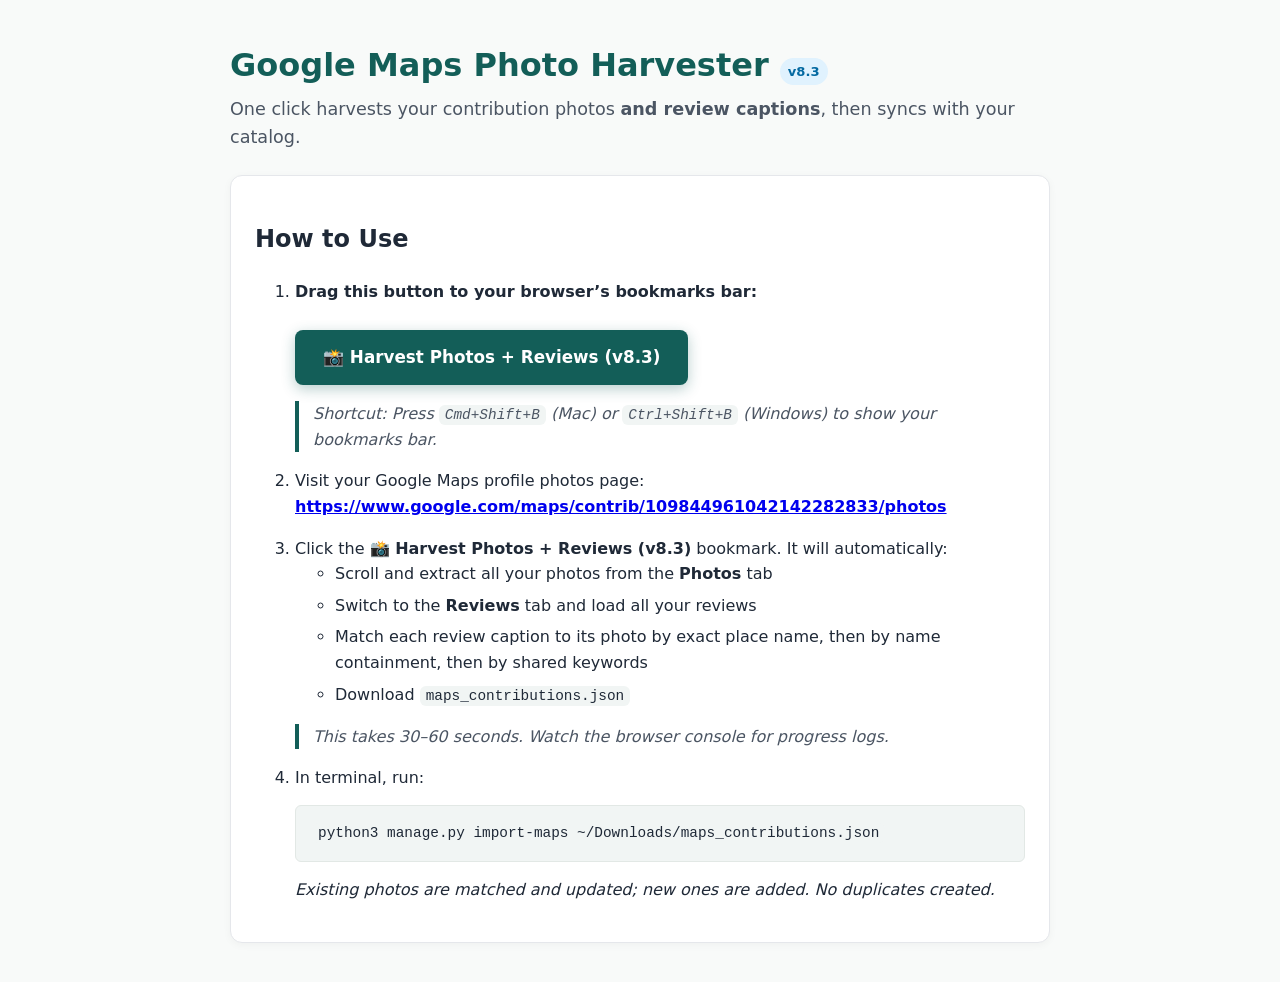
==== commit e4b67f14: "now getting the captions and defaulting to the review if it is not available.  added sync command to" ====
--- a/tools/harvest_google_maps.html
+++ b/tools/harvest_google_maps.html
@@ -23,7 +23,7 @@
 </head>
 <body>
 
-<h1>Google Maps Photo Harvester <span class="badge">v7.0</span></h1>
+<h1>Google Maps Photo Harvester <span class="badge">v8.3</span></h1>
 <p class="tagline">One click harvests your contribution photos <strong>and review captions</strong>, then syncs with your catalog.</p>
 
 <div class="card">
@@ -31,7 +31,7 @@
   <ol>
     <li>
       <strong>Drag this button to your browser&rsquo;s bookmarks bar:</strong><br><br>
-      <a class="btn-bookmarklet" href="javascript:(async()=&gt;{console.log(&#x27;%c[Harvester v7.0] Photos + Reviews...&#x27;,&#x27;color:#135e58;font-weight:bold;&#x27;);if(!location.href.includes(&#x27;/photos&#x27;)){const pt=Array.from(document.querySelectorAll(&#x27;button,[role=tab],a&#x27;)).find(t=&gt;(t.textContent||&#x27;&#x27;).trim().toLowerCase()===&#x27;photos&#x27;);if(pt){pt.click();await new Promise(r=&gt;setTimeout(r,2000));}}let sp=null;for(const d of document.querySelectorAll(&#x27;div&#x27;)){const s=window.getComputedStyle(d);if((s.overflowY===&#x27;auto&#x27;||s.overflowY===&#x27;scroll&#x27;)&amp;&amp;d.scrollHeight&gt;d.clientHeight+50){if((d.textContent||&#x27;&#x27;).includes(&#x27;Date&#x27;)){sp=d;break;}}}sp=sp||document.querySelector(&#x27;div[role=main]&#x27;)||document.body;let lh=0;for(let i=0;i&lt;15;i++){sp.scrollTop=sp.scrollHeight;await new Promise(r=&gt;setTimeout(r,500));if(sp.scrollHeight===lh&amp;&amp;i&gt;4)break;lh=sp.scrollHeight;}const clean=raw=&gt;{if(!raw)return null;const m=raw.match(/https?:\/\/[^&quot;&#x27;\)\s]+/);if(!m)return null;const u=m[0];if(/(\/a\/|\/ogw\/|default-user|avatar)/i.test(u))return null;if(/(googleusercontent\.com|ggpht\.com|googleapis\.com)/i.test(u)){if(/(\/p\/|gps-proxy|gps-cs|grass-cs|=w|=s|=h)/i.test(u)){return u.split(&#x27;=&#x27;)[0]+&#x27;=s1600&#x27;;}}return null;};const seen=new Set();const cand=Array.from(sp.querySelectorAll(&#x27;img,[style*=&quot;url(&quot;],div[role=img]&#x27;));const pes=[];for(const el of cand){const rect=el.getBoundingClientRect();if(rect.width&gt;0&amp;&amp;rect.width&lt;65)continue;let raw=el.tagName===&#x27;IMG&#x27;?(el.currentSrc||el.src||el.getAttribute(&#x27;data-src&#x27;)):(el.getAttribute(&#x27;style&#x27;)||window.getComputedStyle(el).backgroundImage);const high=clean(raw);if(!high||seen.has(high)||high.includes(&#x27;/a-/&#x27;))continue;seen.add(high);pes.push({el,url:high});}const items=[];for(const{el,url}of pes){let curr=el,card=el;while(curr&amp;&amp;curr.parentElement&amp;&amp;curr.parentElement!==sp&amp;&amp;curr.parentElement!==document.body){const p=curr.parentElement;const txt=(p.textContent||&#x27;&#x27;).trim();if(txt.includes(&#x27;Local Guide&#x27;)||txt.includes(&#x27;Edit profile&#x27;)||txt.length&gt;280)break;card=p;curr=p;}let ael=card.querySelector(&#x27;[class*=&quot;fontBody&quot;],[class*=&quot;address&quot;],[class*=&quot;caption&quot;]&#x27;);let loc=(ael?.textContent||&#x27;&#x27;).trim();let title=&#x27;&#x27;;if(ael&amp;&amp;ael.previousElementSibling)title=(ael.previousElementSibling.textContent||&#x27;&#x27;).trim();if((!title||title.length&gt;60)&amp;&amp;ael&amp;&amp;ael.parentElement){const ptxt=(ael.parentElement.textContent||&#x27;&#x27;).trim();if(loc&amp;&amp;ptxt.includes(loc))title=ptxt.replace(loc,&#x27;&#x27;).trim();}if(!title||title.includes(&#x27;Local Guide&#x27;)||title.length&gt;60){let prev=card;while(prev){prev=prev.previousElementSibling||prev.parentElement;if(!prev||prev===sp||prev===document.body)break;const prevAel=prev.querySelector?.(&#x27;[class*=&quot;fontBody&quot;],[class*=&quot;address&quot;]&#x27;);if(prevAel){if(!loc)loc=(prevAel.textContent||&#x27;&#x27;).trim();if(prevAel.previousElementSibling)title=(prevAel.previousElementSibling.textContent||&#x27;&#x27;).trim();else if(prevAel.parentElement)title=(prevAel.parentElement.textContent||&#x27;&#x27;).replace(prevAel.textContent||&#x27;&#x27;,&#x27;&#x27;).trim();}if(!title){const ct=prev.querySelector?.(&#x27;[class*=&quot;fontHeadline&quot;],[class*=&quot;title&quot;],h1,h2,h3&#x27;)?.textContent?.trim();if(ct&amp;&amp;!ct.includes(&#x27;Local Guide&#x27;)&amp;&amp;ct.length&lt;60)title=ct;}if(title&amp;&amp;!title.includes(&#x27;Local Guide&#x27;)&amp;&amp;title.length&lt;60)break;}}title=title.replace(/\s+/g,&#x27; &#x27;).trim();loc=loc.replace(/\s+/g,&#x27; &#x27;).trim();if(!title||title.includes(&#x27;Local Guide&#x27;)||title.length&gt;60)title=&#x27;Photo Discovery&#x27;;const cat=/(sign|letras|i love|faro)/i.test(title)?&#x27;Signs and Wonders&#x27;:/(sculpture|statue|monument|memorial|mural|obra)/i.test(title)?&#x27;Public Art &amp; Sculptures&#x27;:&#x27;Travel Discoveries&#x27;;const mapUrl=`https://www.google.com/maps/search/?api=1&amp;query=${encodeURIComponent(title+(loc?&#x27; &#x27;+loc:&#x27;&#x27;))}`;items.push({title,location:loc,caption:&#x27;&#x27;,image_url:url,maps_url:mapUrl,category:cat});}console.log(`[Harvester] ${items.length} photos. Switching to Reviews...`);const rt=Array.from(document.querySelectorAll(&#x27;button,[role=tab],a&#x27;)).find(t=&gt;(t.textContent||&#x27;&#x27;).trim().toLowerCase()===&#x27;reviews&#x27;);if(rt){rt.click();await new Promise(r=&gt;setTimeout(r,2500));}let rsp=null;for(const d of document.querySelectorAll(&#x27;div&#x27;)){const s=window.getComputedStyle(d);if((s.overflowY===&#x27;auto&#x27;||s.overflowY===&#x27;scroll&#x27;)&amp;&amp;d.scrollHeight&gt;d.clientHeight+50){rsp=d;break;}}rsp=rsp||document.querySelector(&#x27;div[role=main]&#x27;)||document.body;let lhr=0;for(let i=0;i&lt;30;i++){rsp.scrollTop=rsp.scrollHeight;await new Promise(r=&gt;setTimeout(r,800));if(rsp.scrollHeight===lhr&amp;&amp;i&gt;5)break;lhr=rsp.scrollHeight;}const reviews=[];const ratingEls=Array.from(document.querySelectorAll(&#x27;[aria-label*=&quot;star&quot; i],[aria-label*=&quot;Rated&quot; i],[role=img][aria-label*=&quot;out of&quot;]&#x27;));const seenRev=new Set();for(const ratingEl of ratingEls){let card=ratingEl;for(let i=0;i&lt;8;i++){if(!card.parentElement||card.parentElement===rsp||card.parentElement===document.body)break;card=card.parentElement;if((card.textContent||&#x27;&#x27;).trim().length&gt;100)break;}const nameEl=card.querySelector(&#x27;a[href*=&quot;maps.google&quot;],a[href*=&quot;google.com/maps&quot;],[class*=&quot;fontHeadline&quot;],[class*=&quot;fontTitle&quot;],h2,h3&#x27;);const name=(nameEl?.textContent||&#x27;&#x27;).trim().slice(0,80);if(!name||seenRev.has(name))continue;seenRev.add(name);const locEls=card.querySelectorAll(&#x27;[class*=&quot;fontBody&quot;],[class*=&quot;address&quot;]&#x27;);const locTexts=Array.from(locEls).map(el=&gt;el.textContent.trim()).filter(t=&gt;t&amp;&amp;t!==name&amp;&amp;t.length&lt;150&amp;&amp;!/(star|review|\d+\s+(month|year|week))/i.test(t));const rloc=locTexts[0]||&#x27;&#x27;;const walker=document.createTreeWalker(card,4);const texts=[];while(walker.nextNode()){const node=walker.currentNode;if(ratingEl.compareDocumentPosition(node)&amp;2||ratingEl.contains(node))continue;const t=(node.textContent||&#x27;&#x27;).trim();if(t.length&gt;=20&amp;&amp;t.length&lt;=1000&amp;&amp;!/(star|Rated|\d+\s+(month|year|week|day)s?\s+ago|Local Guide|See more|Edit|Delete)/i.test(t)&amp;&amp;!/^\d[\d\s.,★☆]+$/.test(t)){texts.push(t);}}const review=texts.length&gt;0?texts.sort((a,b)=&gt;b.length-a.length)[0]:&#x27;&#x27;;if(review)reviews.push({name,location:rloc,review});}console.log(`[Harvester] ${reviews.length} reviews. Matching...`);const norm=s=&gt;(s||&#x27;&#x27;).toLowerCase().replace(/[^a-z0-9]+/g,&#x27; &#x27;).trim();const sw=new Set([&#x27;the&#x27;,&#x27;a&#x27;,&#x27;of&#x27;,&#x27;in&#x27;,&#x27;at&#x27;,&#x27;ga&#x27;,&#x27;ca&#x27;,&#x27;ny&#x27;,&#x27;tx&#x27;,&#x27;fl&#x27;]);const score=(photo,rev)=&gt;{const pL=norm(photo.location),pT=norm(photo.title),rN=norm(rev.name),rL=norm(rev.location);let sc=0;if(pL&amp;&amp;rL){if(pL.includes(rL)||rL.includes(pL))sc+=4;else sc+=pL.split(&#x27; &#x27;).filter(w=&gt;w.length&gt;2&amp;&amp;!sw.has(w)&amp;&amp;rL.split(&#x27; &#x27;).includes(w)).length;}if(pT&amp;&amp;rN){if(pT.includes(rN)||rN.includes(pT))sc+=3;else sc+=pT.split(&#x27; &#x27;).filter(w=&gt;w.length&gt;2&amp;&amp;!sw.has(w)&amp;&amp;rN.split(&#x27; &#x27;).includes(w)).length*0.5;}return sc;};let matched=0;for(const photo of items){let best=0,bestRev=null;for(const rev of reviews){const sc=score(photo,rev);if(sc&gt;best){best=sc;bestRev=rev;}}if(bestRev&amp;&amp;best&gt;=2){photo.caption=bestRev.review;matched++;}}console.log(`%c[Harvester] Done! ${items.length} photos, ${matched} captions.`,&#x27;color:#135e58;font-weight:bold;&#x27;);const blob=new Blob([JSON.stringify(items,null,2)],{type:&#x27;application/json&#x27;});const a=document.createElement(&#x27;a&#x27;);a.href=URL.createObjectURL(blob);a.download=&#x27;maps_contributions.json&#x27;;document.body.appendChild(a);a.click();document.body.removeChild(a);})()">&#128248; Harvest Photos + Reviews (v7.0)</a>
+      <a class="btn-bookmarklet" href="javascript:(async()=&gt;{const norm=s=&gt;(s||&#x27;&#x27;).toLowerCase().replace(/[^a-z0-9]+/g,&#x27; &#x27;).trim();console.log(&#x27;%c[Harvester v8.3] Photos + Reviews...&#x27;,&#x27;color:#135e58;font-weight:bold;&#x27;);if(!location.href.includes(&#x27;/photos&#x27;)){const pt=Array.from(document.querySelectorAll(&#x27;button,[role=tab],a&#x27;)).find(t=&gt;(t.textContent||&#x27;&#x27;).trim().toLowerCase()===&#x27;photos&#x27;);if(pt){pt.click();await new Promise(r=&gt;setTimeout(r,2000));}}let sp=null;for(const d of document.querySelectorAll(&#x27;div&#x27;)){const s=window.getComputedStyle(d);if((s.overflowY===&#x27;auto&#x27;||s.overflowY===&#x27;scroll&#x27;)&amp;&amp;d.scrollHeight&gt;d.clientHeight+50){if((d.textContent||&#x27;&#x27;).includes(&#x27;Date&#x27;)){sp=d;break;}}}sp=sp||document.querySelector(&#x27;div[role=main]&#x27;)||document.body;let lh=0;for(let i=0;i&lt;15;i++){sp.scrollTop=sp.scrollHeight;await new Promise(r=&gt;setTimeout(r,500));if(sp.scrollHeight===lh&amp;&amp;i&gt;4)break;lh=sp.scrollHeight;}const clean=raw=&gt;{if(!raw)return null;const m=raw.match(/https?:\/\/[^&quot;&#x27;\)\s]+/);if(!m)return null;const u=m[0];if(/(\/a\/|\/ogw\/|default-user|avatar)/i.test(u))return null;if(/(googleusercontent\.com|ggpht\.com|googleapis\.com)/i.test(u)){if(/(\/p\/|gps-proxy|gps-cs|grass-cs|=w|=s|=h)/i.test(u)){return u.split(&#x27;=&#x27;)[0]+&#x27;=s1600&#x27;;}}return null;};const seen=new Set();const cand=Array.from(sp.querySelectorAll(&#x27;img,[style*=&quot;url(&quot;],div[role=img]&#x27;));const pes=[];for(const el of cand){const rect=el.getBoundingClientRect();if(rect.width&gt;0&amp;&amp;rect.width&lt;65)continue;let raw=el.tagName===&#x27;IMG&#x27;?(el.currentSrc||el.src||el.getAttribute(&#x27;data-src&#x27;)):(el.getAttribute(&#x27;style&#x27;)||window.getComputedStyle(el).backgroundImage);const high=clean(raw);if(!high||seen.has(high)||high.includes(&#x27;/a-/&#x27;))continue;seen.add(high);const photoCaption=el.tagName===&#x27;IMG&#x27;?(el.getAttribute(&#x27;alt&#x27;)||el.getAttribute(&#x27;title&#x27;)||&#x27;&#x27;).trim():&#x27;&#x27;;pes.push({el,url:high,photoCaption});}const items=[];for(const{el,url,photoCaption}of pes){let curr=el,card=el;while(curr&amp;&amp;curr.parentElement&amp;&amp;curr.parentElement!==sp&amp;&amp;curr.parentElement!==document.body){const p=curr.parentElement;const txt=(p.textContent||&#x27;&#x27;).trim();if(txt.includes(&#x27;Local Guide&#x27;)||txt.includes(&#x27;Edit profile&#x27;)||txt.length&gt;280)break;card=p;curr=p;}let ael=card.querySelector(&#x27;[class*=&quot;fontBody&quot;],[class*=&quot;address&quot;],[class*=&quot;caption&quot;]&#x27;);let loc=(ael?.textContent||&#x27;&#x27;).trim();let title=&#x27;&#x27;;if(ael&amp;&amp;ael.previousElementSibling)title=(ael.previousElementSibling.textContent||&#x27;&#x27;).trim();if((!title||title.length&gt;60)&amp;&amp;ael&amp;&amp;ael.parentElement){const ptxt=(ael.parentElement.textContent||&#x27;&#x27;).trim();if(loc&amp;&amp;ptxt.includes(loc))title=ptxt.replace(loc,&#x27;&#x27;).trim();}if(!title||title.includes(&#x27;Local Guide&#x27;)||title.length&gt;60){let prev=card;while(prev){prev=prev.previousElementSibling||prev.parentElement;if(!prev||prev===sp||prev===document.body)break;const prevAel=prev.querySelector?.(&#x27;[class*=&quot;fontBody&quot;],[class*=&quot;address&quot;]&#x27;);if(prevAel){if(!loc)loc=(prevAel.textContent||&#x27;&#x27;).trim();if(prevAel.previousElementSibling)title=(prevAel.previousElementSibling.textContent||&#x27;&#x27;).trim();else if(prevAel.parentElement)title=(prevAel.parentElement.textContent||&#x27;&#x27;).replace(prevAel.textContent||&#x27;&#x27;,&#x27;&#x27;).trim();}if(!title){const ct=prev.querySelector?.(&#x27;[class*=&quot;fontHeadline&quot;],[class*=&quot;title&quot;],h1,h2,h3&#x27;)?.textContent?.trim();if(ct&amp;&amp;!ct.includes(&#x27;Local Guide&#x27;)&amp;&amp;ct.length&lt;60)title=ct;}if(title&amp;&amp;!title.includes(&#x27;Local Guide&#x27;)&amp;&amp;title.length&lt;60)break;}}title=title.replace(/\s+/g,&#x27; &#x27;).trim();loc=loc.replace(/\s+/g,&#x27; &#x27;).trim();if(!title||title.includes(&#x27;Local Guide&#x27;)||title.length&gt;60)title=&#x27;Photo Discovery&#x27;;const cat=/(sign|letras|i love|faro)/i.test(title)?&#x27;Signs and Wonders&#x27;:/(sculpture|statue|monument|memorial|mural|obra)/i.test(title)?&#x27;Public Art &amp; Sculptures&#x27;:&#x27;Travel Discoveries&#x27;;const mapUrl=`https://www.google.com/maps/search/?api=1&amp;query=${encodeURIComponent(title+(loc?&#x27; &#x27;+loc:&#x27;&#x27;))}`;const caption=photoCaption&amp;&amp;norm(photoCaption)!==norm(title)?photoCaption:&#x27;&#x27;;items.push({title,location:loc,caption,image_url:url,maps_url:mapUrl,category:cat});}const withCaption=items.filter(p=&gt;p.caption).length;console.log(`[Harvester] ${items.length} photos (${withCaption} with captions from Photos tab). Switching to Reviews...`);const rt=Array.from(document.querySelectorAll(&#x27;button,[role=tab],a&#x27;)).find(t=&gt;(t.textContent||&#x27;&#x27;).trim().toLowerCase()===&#x27;reviews&#x27;);if(rt){rt.click();await new Promise(r=&gt;setTimeout(r,2500));}let rsp=null;for(const d of document.querySelectorAll(&#x27;div&#x27;)){const s=window.getComputedStyle(d);if((s.overflowY===&#x27;auto&#x27;||s.overflowY===&#x27;scroll&#x27;)&amp;&amp;d.scrollHeight&gt;d.clientHeight+50){rsp=d;break;}}rsp=rsp||document.querySelector(&#x27;div[role=main]&#x27;)||document.body;let lhr=0;for(let i=0;i&lt;30;i++){rsp.scrollTop=rsp.scrollHeight;await new Promise(r=&gt;setTimeout(r,800));if(rsp.scrollHeight===lhr&amp;&amp;i&gt;5)break;lhr=rsp.scrollHeight;}const reviews=[];const ratingEls=Array.from(document.querySelectorAll(&#x27;[aria-label*=&quot;star&quot; i],[aria-label*=&quot;Rated&quot; i],[role=img][aria-label*=&quot;out of&quot;]&#x27;));const seenRev=new Set();const hasName=el=&gt;!!(el.querySelector(&#x27;a[href*=&quot;/maps/place/&quot;]&#x27;)||el.querySelector(&#x27;a[href*=&quot;maps.google.com&quot;]&#x27;)||el.querySelector(&#x27;[class*=&quot;fontHeadline&quot;],[class*=&quot;fontTitle&quot;]&#x27;)||el.querySelector(&#x27;h2,h3&#x27;));for(const ratingEl of ratingEls){const reviewContainer=ratingEl.closest(&#x27;[data-irrelevant-review-text-id]&#x27;);let card=ratingEl;for(let i=0;i&lt;8;i++){if(!card.parentElement||card.parentElement===rsp||card.parentElement===document.body)break;card=card.parentElement;if((card.textContent||&#x27;&#x27;).trim().length&gt;100)break;}if(!hasName(card)&amp;&amp;card.parentElement&amp;&amp;card.parentElement!==rsp&amp;&amp;card.parentElement!==document.body){card=card.parentElement;}const nameEl=card.querySelector(&#x27;a[href*=&quot;/maps/place/&quot;]&#x27;)||card.querySelector(&#x27;a[href*=&quot;maps.google.com&quot;]&#x27;)||card.querySelector(&#x27;[class*=&quot;fontHeadline&quot;],[class*=&quot;fontTitle&quot;]&#x27;)||card.querySelector(&#x27;h2,h3&#x27;);let name=(nameEl?.textContent||&#x27;&#x27;).trim().replace(/\s+/g,&#x27; &#x27;).slice(0,80);if(!name&amp;&amp;reviewContainer){const shareBtn=reviewContainer.querySelector(&#x27;button[aria-label^=&quot;Share &quot;]&#x27;);if(shareBtn){name=(shareBtn.getAttribute(&#x27;aria-label&#x27;)||&#x27;&#x27;).replace(/^Share\s+/,&#x27;&#x27;).replace(/[&#x27;&#x27;]\s*s review\.?\s*$/i,&#x27;&#x27;).trim().slice(0,80);}}if(!name||seenRev.has(name))continue;seenRev.add(name);const locEls=card.querySelectorAll(&#x27;[class*=&quot;fontBody&quot;],[class*=&quot;address&quot;]&#x27;);const locTexts=Array.from(locEls).map(el=&gt;el.textContent.trim()).filter(t=&gt;t&amp;&amp;t!==name&amp;&amp;t.length&lt;150&amp;&amp;!/(star|review|\d+\s+(month|year|week))/i.test(t));const rloc=locTexts[0]||&#x27;&#x27;;let reviewEl=null;if(reviewContainer){const rid=reviewContainer.getAttribute(&#x27;data-irrelevant-review-text-id&#x27;);reviewEl=rid?document.getElementById(rid):reviewContainer.querySelector(&#x27;[id][lang]&#x27;);}else{reviewEl=card.querySelector(&#x27;[id][lang]&#x27;);}const review=(reviewEl?.textContent||&#x27;&#x27;).trim().replace(/\s*see\s+more\s*$/i,&#x27;&#x27;).trim();const photoBtns=(reviewContainer||card).querySelectorAll(&#x27;button[data-tooltip]&#x27;);const tooltip=Array.from(photoBtns).map(b=&gt;(b.getAttribute(&#x27;data-tooltip&#x27;)||&#x27;&#x27;).trim()).filter(t=&gt;t)[0]||&#x27;&#x27;;if(review.length&gt;=15||tooltip)reviews.push({name,location:rloc,review,tooltip});}console.log(`[Harvester] ${reviews.length} reviews. Matching uncaptioned photos...`);const revByTitle=new Map();for(const rev of reviews){const key=norm(rev.name);if(key&amp;&amp;!revByTitle.has(key))revByTitle.set(key,rev);}let matched=0;for(const photo of items){if(photo.caption)continue;const pT=norm(photo.title);const exact=revByTitle.get(pT);if(exact){photo.caption=exact.tooltip||exact.review;if(photo.caption)matched++;continue;}let hit=null,hitLen=0;for(const[key,rev]of revByTitle){if(pT.includes(key)||key.includes(pT)){if(key.length&gt;hitLen){hit=rev;hitLen=key.length;}}}if(hit){photo.caption=hit.tooltip||hit.review;if(photo.caption)matched++;continue;}const pWords=new Set(pT.split(&#x27; &#x27;).filter(w=&gt;w.length&gt;3));let bestSc=1,bestRev=null;for(const[key,rev]of revByTitle){const sc=key.split(&#x27; &#x27;).filter(w=&gt;w.length&gt;3&amp;&amp;pWords.has(w)).length;if(sc&gt;bestSc){bestSc=sc;bestRev=rev;}}if(bestRev){photo.caption=bestRev.tooltip||bestRev.review;if(photo.caption)matched++;}}console.log(`%c[Harvester v8.3] Done! ${items.length} photos, ${withCaption} photo captions + ${matched} review captions.`,&#x27;color:#135e58;font-weight:bold;&#x27;);const blob=new Blob([JSON.stringify(items,null,2)],{type:&#x27;application/json&#x27;});const a=document.createElement(&#x27;a&#x27;);a.href=URL.createObjectURL(blob);a.download=&#x27;maps_contributions.json&#x27;;document.body.appendChild(a);a.click();document.body.removeChild(a);})()">&#128248; Harvest Photos + Reviews (v8.3)</a>
       <p class="tip"><em>Shortcut: Press <code>Cmd+Shift+B</code> (Mac) or <code>Ctrl+Shift+B</code> (Windows) to show your bookmarks bar.</em></p>
     </li>
     <li>
@@ -39,11 +39,11 @@
       <a href="https://www.google.com/maps/contrib/109844961042142282833/photos" target="_blank" rel="noopener noreferrer"><strong>https://www.google.com/maps/contrib/109844961042142282833/photos</strong></a>
     </li>
     <li>
-      Click the <strong>&#128248; Harvest Photos + Reviews (v7.0)</strong> bookmark. It will automatically:
+      Click the <strong>&#128248; Harvest Photos + Reviews (v8.3)</strong> bookmark. It will automatically:
       <ul>
         <li>Scroll and extract all your photos from the <strong>Photos</strong> tab</li>
         <li>Switch to the <strong>Reviews</strong> tab and load all your reviews</li>
-        <li>Match each review to the photo with the closest location and add it as a caption</li>
+        <li>Match each review caption to its photo by exact place name, then by name containment, then by shared keywords</li>
         <li>Download <code>maps_contributions.json</code></li>
       </ul>
       <p class="tip"><em>This takes 30&ndash;60 seconds. Watch the browser console for progress logs.</em></p>
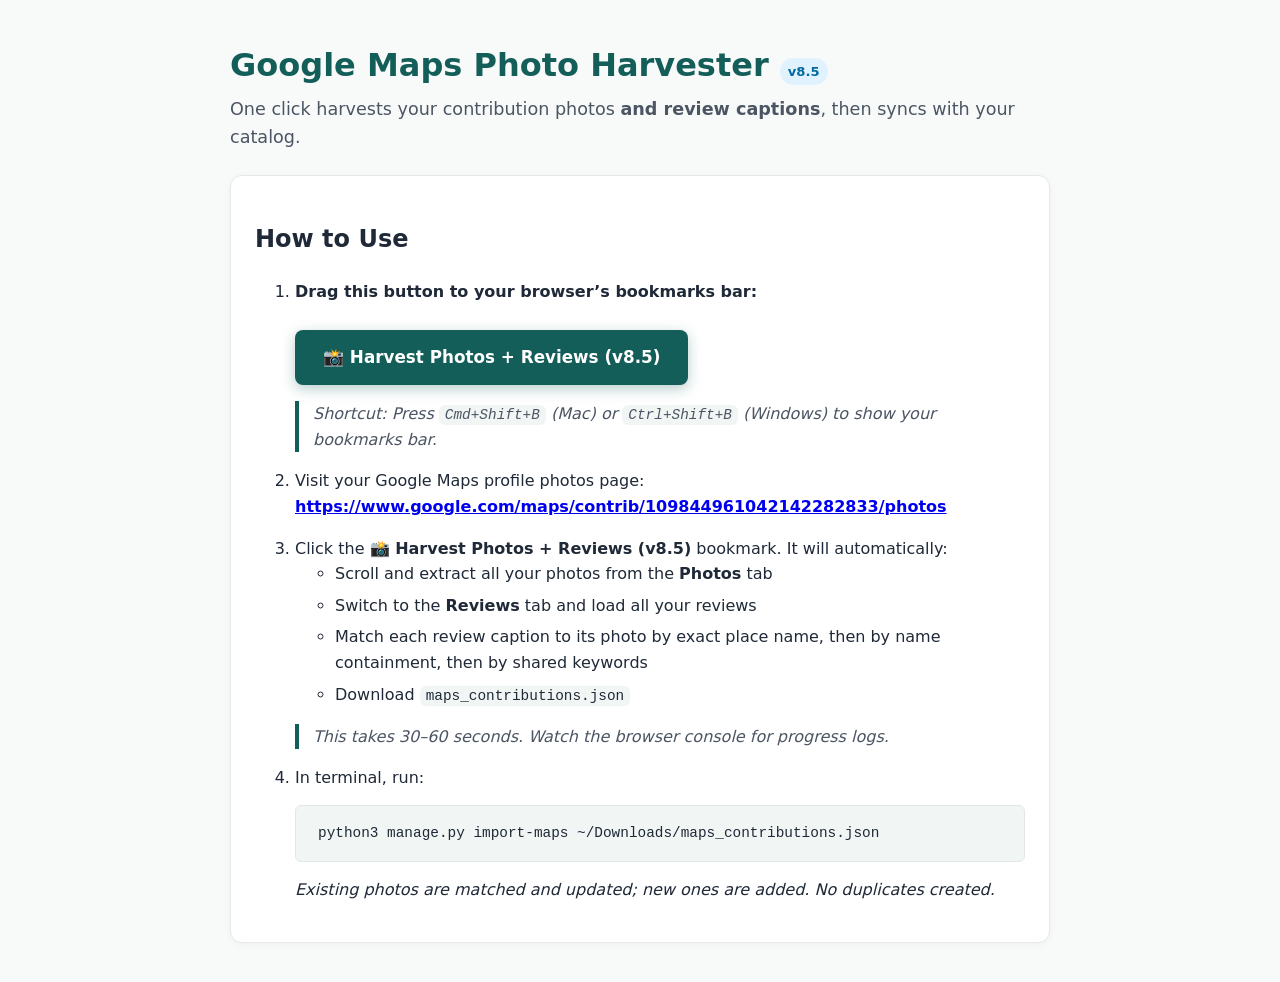
==== commit 38eeb4f3: "Add place_type routing, bump harvester to v8.5, and automate deduplication" ====
--- a/tools/harvest_google_maps.html
+++ b/tools/harvest_google_maps.html
@@ -23,7 +23,7 @@
 </head>
 <body>
 
-<h1>Google Maps Photo Harvester <span class="badge">v8.3</span></h1>
+<h1>Google Maps Photo Harvester <span class="badge">v8.5</span></h1>
 <p class="tagline">One click harvests your contribution photos <strong>and review captions</strong>, then syncs with your catalog.</p>
 
 <div class="card">
@@ -31,7 +31,7 @@
   <ol>
     <li>
       <strong>Drag this button to your browser&rsquo;s bookmarks bar:</strong><br><br>
-      <a class="btn-bookmarklet" href="javascript:(async()=&gt;{const norm=s=&gt;(s||&#x27;&#x27;).toLowerCase().replace(/[^a-z0-9]+/g,&#x27; &#x27;).trim();console.log(&#x27;%c[Harvester v8.3] Photos + Reviews...&#x27;,&#x27;color:#135e58;font-weight:bold;&#x27;);if(!location.href.includes(&#x27;/photos&#x27;)){const pt=Array.from(document.querySelectorAll(&#x27;button,[role=tab],a&#x27;)).find(t=&gt;(t.textContent||&#x27;&#x27;).trim().toLowerCase()===&#x27;photos&#x27;);if(pt){pt.click();await new Promise(r=&gt;setTimeout(r,2000));}}let sp=null;for(const d of document.querySelectorAll(&#x27;div&#x27;)){const s=window.getComputedStyle(d);if((s.overflowY===&#x27;auto&#x27;||s.overflowY===&#x27;scroll&#x27;)&amp;&amp;d.scrollHeight&gt;d.clientHeight+50){if((d.textContent||&#x27;&#x27;).includes(&#x27;Date&#x27;)){sp=d;break;}}}sp=sp||document.querySelector(&#x27;div[role=main]&#x27;)||document.body;let lh=0;for(let i=0;i&lt;15;i++){sp.scrollTop=sp.scrollHeight;await new Promise(r=&gt;setTimeout(r,500));if(sp.scrollHeight===lh&amp;&amp;i&gt;4)break;lh=sp.scrollHeight;}const clean=raw=&gt;{if(!raw)return null;const m=raw.match(/https?:\/\/[^&quot;&#x27;\)\s]+/);if(!m)return null;const u=m[0];if(/(\/a\/|\/ogw\/|default-user|avatar)/i.test(u))return null;if(/(googleusercontent\.com|ggpht\.com|googleapis\.com)/i.test(u)){if(/(\/p\/|gps-proxy|gps-cs|grass-cs|=w|=s|=h)/i.test(u)){return u.split(&#x27;=&#x27;)[0]+&#x27;=s1600&#x27;;}}return null;};const seen=new Set();const cand=Array.from(sp.querySelectorAll(&#x27;img,[style*=&quot;url(&quot;],div[role=img]&#x27;));const pes=[];for(const el of cand){const rect=el.getBoundingClientRect();if(rect.width&gt;0&amp;&amp;rect.width&lt;65)continue;let raw=el.tagName===&#x27;IMG&#x27;?(el.currentSrc||el.src||el.getAttribute(&#x27;data-src&#x27;)):(el.getAttribute(&#x27;style&#x27;)||window.getComputedStyle(el).backgroundImage);const high=clean(raw);if(!high||seen.has(high)||high.includes(&#x27;/a-/&#x27;))continue;seen.add(high);const photoCaption=el.tagName===&#x27;IMG&#x27;?(el.getAttribute(&#x27;alt&#x27;)||el.getAttribute(&#x27;title&#x27;)||&#x27;&#x27;).trim():&#x27;&#x27;;pes.push({el,url:high,photoCaption});}const items=[];for(const{el,url,photoCaption}of pes){let curr=el,card=el;while(curr&amp;&amp;curr.parentElement&amp;&amp;curr.parentElement!==sp&amp;&amp;curr.parentElement!==document.body){const p=curr.parentElement;const txt=(p.textContent||&#x27;&#x27;).trim();if(txt.includes(&#x27;Local Guide&#x27;)||txt.includes(&#x27;Edit profile&#x27;)||txt.length&gt;280)break;card=p;curr=p;}let ael=card.querySelector(&#x27;[class*=&quot;fontBody&quot;],[class*=&quot;address&quot;],[class*=&quot;caption&quot;]&#x27;);let loc=(ael?.textContent||&#x27;&#x27;).trim();let title=&#x27;&#x27;;if(ael&amp;&amp;ael.previousElementSibling)title=(ael.previousElementSibling.textContent||&#x27;&#x27;).trim();if((!title||title.length&gt;60)&amp;&amp;ael&amp;&amp;ael.parentElement){const ptxt=(ael.parentElement.textContent||&#x27;&#x27;).trim();if(loc&amp;&amp;ptxt.includes(loc))title=ptxt.replace(loc,&#x27;&#x27;).trim();}if(!title||title.includes(&#x27;Local Guide&#x27;)||title.length&gt;60){let prev=card;while(prev){prev=prev.previousElementSibling||prev.parentElement;if(!prev||prev===sp||prev===document.body)break;const prevAel=prev.querySelector?.(&#x27;[class*=&quot;fontBody&quot;],[class*=&quot;address&quot;]&#x27;);if(prevAel){if(!loc)loc=(prevAel.textContent||&#x27;&#x27;).trim();if(prevAel.previousElementSibling)title=(prevAel.previousElementSibling.textContent||&#x27;&#x27;).trim();else if(prevAel.parentElement)title=(prevAel.parentElement.textContent||&#x27;&#x27;).replace(prevAel.textContent||&#x27;&#x27;,&#x27;&#x27;).trim();}if(!title){const ct=prev.querySelector?.(&#x27;[class*=&quot;fontHeadline&quot;],[class*=&quot;title&quot;],h1,h2,h3&#x27;)?.textContent?.trim();if(ct&amp;&amp;!ct.includes(&#x27;Local Guide&#x27;)&amp;&amp;ct.length&lt;60)title=ct;}if(title&amp;&amp;!title.includes(&#x27;Local Guide&#x27;)&amp;&amp;title.length&lt;60)break;}}title=title.replace(/\s+/g,&#x27; &#x27;).trim();loc=loc.replace(/\s+/g,&#x27; &#x27;).trim();if(!title||title.includes(&#x27;Local Guide&#x27;)||title.length&gt;60)title=&#x27;Photo Discovery&#x27;;const cat=/(sign|letras|i love|faro)/i.test(title)?&#x27;Signs and Wonders&#x27;:/(sculpture|statue|monument|memorial|mural|obra)/i.test(title)?&#x27;Public Art &amp; Sculptures&#x27;:&#x27;Travel Discoveries&#x27;;const mapUrl=`https://www.google.com/maps/search/?api=1&amp;query=${encodeURIComponent(title+(loc?&#x27; &#x27;+loc:&#x27;&#x27;))}`;const caption=photoCaption&amp;&amp;norm(photoCaption)!==norm(title)?photoCaption:&#x27;&#x27;;items.push({title,location:loc,caption,image_url:url,maps_url:mapUrl,category:cat});}const withCaption=items.filter(p=&gt;p.caption).length;console.log(`[Harvester] ${items.length} photos (${withCaption} with captions from Photos tab). Switching to Reviews...`);const rt=Array.from(document.querySelectorAll(&#x27;button,[role=tab],a&#x27;)).find(t=&gt;(t.textContent||&#x27;&#x27;).trim().toLowerCase()===&#x27;reviews&#x27;);if(rt){rt.click();await new Promise(r=&gt;setTimeout(r,2500));}let rsp=null;for(const d of document.querySelectorAll(&#x27;div&#x27;)){const s=window.getComputedStyle(d);if((s.overflowY===&#x27;auto&#x27;||s.overflowY===&#x27;scroll&#x27;)&amp;&amp;d.scrollHeight&gt;d.clientHeight+50){rsp=d;break;}}rsp=rsp||document.querySelector(&#x27;div[role=main]&#x27;)||document.body;let lhr=0;for(let i=0;i&lt;30;i++){rsp.scrollTop=rsp.scrollHeight;await new Promise(r=&gt;setTimeout(r,800));if(rsp.scrollHeight===lhr&amp;&amp;i&gt;5)break;lhr=rsp.scrollHeight;}const reviews=[];const ratingEls=Array.from(document.querySelectorAll(&#x27;[aria-label*=&quot;star&quot; i],[aria-label*=&quot;Rated&quot; i],[role=img][aria-label*=&quot;out of&quot;]&#x27;));const seenRev=new Set();const hasName=el=&gt;!!(el.querySelector(&#x27;a[href*=&quot;/maps/place/&quot;]&#x27;)||el.querySelector(&#x27;a[href*=&quot;maps.google.com&quot;]&#x27;)||el.querySelector(&#x27;[class*=&quot;fontHeadline&quot;],[class*=&quot;fontTitle&quot;]&#x27;)||el.querySelector(&#x27;h2,h3&#x27;));for(const ratingEl of ratingEls){const reviewContainer=ratingEl.closest(&#x27;[data-irrelevant-review-text-id]&#x27;);let card=ratingEl;for(let i=0;i&lt;8;i++){if(!card.parentElement||card.parentElement===rsp||card.parentElement===document.body)break;card=card.parentElement;if((card.textContent||&#x27;&#x27;).trim().length&gt;100)break;}if(!hasName(card)&amp;&amp;card.parentElement&amp;&amp;card.parentElement!==rsp&amp;&amp;card.parentElement!==document.body){card=card.parentElement;}const nameEl=card.querySelector(&#x27;a[href*=&quot;/maps/place/&quot;]&#x27;)||card.querySelector(&#x27;a[href*=&quot;maps.google.com&quot;]&#x27;)||card.querySelector(&#x27;[class*=&quot;fontHeadline&quot;],[class*=&quot;fontTitle&quot;]&#x27;)||card.querySelector(&#x27;h2,h3&#x27;);let name=(nameEl?.textContent||&#x27;&#x27;).trim().replace(/\s+/g,&#x27; &#x27;).slice(0,80);if(!name&amp;&amp;reviewContainer){const shareBtn=reviewContainer.querySelector(&#x27;button[aria-label^=&quot;Share &quot;]&#x27;);if(shareBtn){name=(shareBtn.getAttribute(&#x27;aria-label&#x27;)||&#x27;&#x27;).replace(/^Share\s+/,&#x27;&#x27;).replace(/[&#x27;&#x27;]\s*s review\.?\s*$/i,&#x27;&#x27;).trim().slice(0,80);}}if(!name||seenRev.has(name))continue;seenRev.add(name);const locEls=card.querySelectorAll(&#x27;[class*=&quot;fontBody&quot;],[class*=&quot;address&quot;]&#x27;);const locTexts=Array.from(locEls).map(el=&gt;el.textContent.trim()).filter(t=&gt;t&amp;&amp;t!==name&amp;&amp;t.length&lt;150&amp;&amp;!/(star|review|\d+\s+(month|year|week))/i.test(t));const rloc=locTexts[0]||&#x27;&#x27;;let reviewEl=null;if(reviewContainer){const rid=reviewContainer.getAttribute(&#x27;data-irrelevant-review-text-id&#x27;);reviewEl=rid?document.getElementById(rid):reviewContainer.querySelector(&#x27;[id][lang]&#x27;);}else{reviewEl=card.querySelector(&#x27;[id][lang]&#x27;);}const review=(reviewEl?.textContent||&#x27;&#x27;).trim().replace(/\s*see\s+more\s*$/i,&#x27;&#x27;).trim();const photoBtns=(reviewContainer||card).querySelectorAll(&#x27;button[data-tooltip]&#x27;);const tooltip=Array.from(photoBtns).map(b=&gt;(b.getAttribute(&#x27;data-tooltip&#x27;)||&#x27;&#x27;).trim()).filter(t=&gt;t)[0]||&#x27;&#x27;;if(review.length&gt;=15||tooltip)reviews.push({name,location:rloc,review,tooltip});}console.log(`[Harvester] ${reviews.length} reviews. Matching uncaptioned photos...`);const revByTitle=new Map();for(const rev of reviews){const key=norm(rev.name);if(key&amp;&amp;!revByTitle.has(key))revByTitle.set(key,rev);}let matched=0;for(const photo of items){if(photo.caption)continue;const pT=norm(photo.title);const exact=revByTitle.get(pT);if(exact){photo.caption=exact.tooltip||exact.review;if(photo.caption)matched++;continue;}let hit=null,hitLen=0;for(const[key,rev]of revByTitle){if(pT.includes(key)||key.includes(pT)){if(key.length&gt;hitLen){hit=rev;hitLen=key.length;}}}if(hit){photo.caption=hit.tooltip||hit.review;if(photo.caption)matched++;continue;}const pWords=new Set(pT.split(&#x27; &#x27;).filter(w=&gt;w.length&gt;3));let bestSc=1,bestRev=null;for(const[key,rev]of revByTitle){const sc=key.split(&#x27; &#x27;).filter(w=&gt;w.length&gt;3&amp;&amp;pWords.has(w)).length;if(sc&gt;bestSc){bestSc=sc;bestRev=rev;}}if(bestRev){photo.caption=bestRev.tooltip||bestRev.review;if(photo.caption)matched++;}}console.log(`%c[Harvester v8.3] Done! ${items.length} photos, ${withCaption} photo captions + ${matched} review captions.`,&#x27;color:#135e58;font-weight:bold;&#x27;);const blob=new Blob([JSON.stringify(items,null,2)],{type:&#x27;application/json&#x27;});const a=document.createElement(&#x27;a&#x27;);a.href=URL.createObjectURL(blob);a.download=&#x27;maps_contributions.json&#x27;;document.body.appendChild(a);a.click();document.body.removeChild(a);})()">&#128248; Harvest Photos + Reviews (v8.3)</a>
+      <a class="btn-bookmarklet" href="javascript:(async()=&gt;{const norm=s=&gt;(s||&#x27;&#x27;).toLowerCase().normalize(&#x27;NFD&#x27;).replace(/[\u0300-\u036f]/g,&#x27;&#x27;).replace(/[^a-z0-9]+/g,&#x27; &#x27;).trim();console.log(&#x27;%c[Harvester v8.5] Photos + Reviews...&#x27;,&#x27;color:#135e58;font-weight:bold;&#x27;);if(!location.href.includes(&#x27;/photos&#x27;)){const pt=Array.from(document.querySelectorAll(&#x27;button,[role=tab],a&#x27;)).find(t=&gt;(t.textContent||&#x27;&#x27;).trim().toLowerCase()===&#x27;photos&#x27;);if(pt){pt.click();await new Promise(r=&gt;setTimeout(r,2000));}}let sp=null;for(const d of document.querySelectorAll(&#x27;div&#x27;)){const s=window.getComputedStyle(d);if((s.overflowY===&#x27;auto&#x27;||s.overflowY===&#x27;scroll&#x27;)&amp;&amp;d.scrollHeight&gt;d.clientHeight+50){if((d.textContent||&#x27;&#x27;).includes(&#x27;Date&#x27;)){sp=d;break;}}}sp=sp||document.querySelector(&#x27;div[role=main]&#x27;)||document.body;let lh=0;for(let i=0;i&lt;15;i++){sp.scrollTop=sp.scrollHeight;await new Promise(r=&gt;setTimeout(r,500));if(sp.scrollHeight===lh&amp;&amp;i&gt;4)break;lh=sp.scrollHeight;}const clean=raw=&gt;{if(!raw)return null;const m=raw.match(/https?:\/\/[^&quot;&#x27;\)\s]+/);if(!m)return null;const u=m[0];if(/(\/a\/|\/ogw\/|default-user|avatar)/i.test(u))return null;if(/(googleusercontent\.com|ggpht\.com|googleapis\.com)/i.test(u)){if(/(\/p\/|gps-proxy|gps-cs|grass-cs|=w|=s|=h)/i.test(u)){return u.split(&#x27;=&#x27;)[0]+&#x27;=s1600&#x27;;}}return null;};const seen=new Set();const cand=Array.from(sp.querySelectorAll(&#x27;img,[style*=&quot;url(&quot;],div[role=img]&#x27;));const pes=[];for(const el of cand){const rect=el.getBoundingClientRect();if(rect.width&gt;0&amp;&amp;rect.width&lt;65)continue;let raw=el.tagName===&#x27;IMG&#x27;?(el.currentSrc||el.src||el.getAttribute(&#x27;data-src&#x27;)):(el.getAttribute(&#x27;style&#x27;)||window.getComputedStyle(el).backgroundImage);const high=clean(raw);if(!high||seen.has(high)||high.includes(&#x27;/a-/&#x27;))continue;seen.add(high);const photoCaption=(el.tagName===&#x27;IMG&#x27;?(el.getAttribute(&#x27;title&#x27;)||&#x27;&#x27;).trim():&#x27;&#x27;);pes.push({el,url:high,photoCaption});}const items=[];for(const{el,url,photoCaption}of pes){let curr=el,card=el;while(curr&amp;&amp;curr.parentElement&amp;&amp;curr.parentElement!==sp&amp;&amp;curr.parentElement!==document.body){const p=curr.parentElement;const txt=(p.textContent||&#x27;&#x27;).trim();if(txt.includes(&#x27;Local Guide&#x27;)||txt.includes(&#x27;Edit profile&#x27;)||txt.length&gt;280)break;card=p;curr=p;}let ael=card.querySelector(&#x27;[class*=&quot;fontBody&quot;],[class*=&quot;address&quot;]&#x27;);let cardCapEl=card.querySelector(&#x27;[class=&quot;caption&quot;],.caption,[class*=&quot;captionText&quot;]&#x27;);let cardCap=(cardCapEl?.textContent||&#x27;&#x27;).trim();let rawSub=(ael?.textContent||&#x27;&#x27;).trim();let placeType=&#x27;&#x27;;let loc=rawSub;if(rawSub.includes(&#x27;·&#x27;)){const parts=rawSub.split(&#x27;·&#x27;);placeType=parts[0].trim();loc=parts.slice(1).join(&#x27;·&#x27;).trim();}let title=&#x27;&#x27;;if(ael&amp;&amp;ael.previousElementSibling)title=(ael.previousElementSibling.textContent||&#x27;&#x27;).trim();if((!title||title.length&gt;60)&amp;&amp;ael&amp;&amp;ael.parentElement){const ptxt=(ael.parentElement.textContent||&#x27;&#x27;).trim();if(loc&amp;&amp;ptxt.includes(loc))title=ptxt.replace(loc,&#x27;&#x27;).trim();}if(!title||title.includes(&#x27;Local Guide&#x27;)||title.length&gt;60){let prev=card;while(prev){prev=prev.previousElementSibling||prev.parentElement;if(!prev||prev===sp||prev===document.body)break;const prevAel=prev.querySelector?.(&#x27;[class*=&quot;fontBody&quot;],[class*=&quot;address&quot;]&#x27;);if(prevAel){if(!loc)loc=(prevAel.textContent||&#x27;&#x27;).trim();if(prevAel.previousElementSibling)title=(prevAel.previousElementSibling.textContent||&#x27;&#x27;).trim();else if(prevAel.parentElement)title=(prevAel.parentElement.textContent||&#x27;&#x27;).replace(prevAel.textContent||&#x27;&#x27;,&#x27;&#x27;).trim();}if(!title){const ct=prev.querySelector?.(&#x27;[class*=&quot;fontHeadline&quot;],[class*=&quot;title&quot;],h1,h2,h3&#x27;)?.textContent?.trim();if(ct&amp;&amp;!ct.includes(&#x27;Local Guide&#x27;)&amp;&amp;ct.length&lt;60)title=ct;}if(title&amp;&amp;!title.includes(&#x27;Local Guide&#x27;)&amp;&amp;title.length&lt;60)break;}}title=title.replace(/\s+/g,&#x27; &#x27;).trim();loc=loc.replace(/\s+/g,&#x27; &#x27;).trim();if(!title||title.includes(&#x27;Local Guide&#x27;)||title.length&gt;60)title=&#x27;Photo Discovery&#x27;;const cat=/(sign|letras|i love|faro|tiny door)/i.test(title)?&#x27;Signs and Wonders&#x27;:/(sculpture|statue|monument|memorial|mural|obra|el lector|el vecino|lenda)/i.test(title)?&#x27;Public Art &amp; Sculptures&#x27;:&#x27;Travel Discoveries&#x27;;const mapUrl=`https://www.google.com/maps/search/?api=1&amp;query=${encodeURIComponent(title+(loc?&#x27; &#x27;+loc:&#x27;&#x27;))}`;const imgCap=cardCap||photoCaption;const caption=imgCap&amp;&amp;norm(imgCap)!==norm(title)?imgCap:&#x27;&#x27;;items.push({title,place_type:placeType,location:loc,caption,image_url:url,maps_url:mapUrl,category:cat});}const withCaption=items.filter(p=&gt;p.caption).length;console.log(`[Harvester] ${items.length} photos (${withCaption} with captions from Photos tab). Switching to Reviews...`);const rt=Array.from(document.querySelectorAll(&#x27;button,[role=tab],a&#x27;)).find(t=&gt;(t.textContent||&#x27;&#x27;).trim().toLowerCase()===&#x27;reviews&#x27;);if(rt){rt.click();await new Promise(r=&gt;setTimeout(r,2500));}let rsp=null;for(const d of document.querySelectorAll(&#x27;div&#x27;)){const s=window.getComputedStyle(d);if((s.overflowY===&#x27;auto&#x27;||s.overflowY===&#x27;scroll&#x27;)&amp;&amp;d.scrollHeight&gt;d.clientHeight+50){rsp=d;break;}}rsp=rsp||document.querySelector(&#x27;div[role=main]&#x27;)||document.body;let lhr=0;for(let i=0;i&lt;30;i++){rsp.scrollTop=rsp.scrollHeight;await new Promise(r=&gt;setTimeout(r,800));if(rsp.scrollHeight===lhr&amp;&amp;i&gt;5)break;lhr=rsp.scrollHeight;}const reviews=[];const ratingEls=Array.from(document.querySelectorAll(&#x27;[aria-label*=&quot;star&quot; i],[aria-label*=&quot;Rated&quot; i],[role=img][aria-label*=&quot;out of&quot;]&#x27;));const seenRev=new Set();const hasName=el=&gt;!!(el.querySelector(&#x27;a[href*=&quot;/maps/place/&quot;]&#x27;)||el.querySelector(&#x27;a[href*=&quot;maps.google.com&quot;]&#x27;)||el.querySelector(&#x27;[class*=&quot;fontHeadline&quot;],[class*=&quot;fontTitle&quot;]&#x27;)||el.querySelector(&#x27;h2,h3&#x27;));for(const ratingEl of ratingEls){const reviewContainer=ratingEl.closest(&#x27;[data-irrelevant-review-text-id]&#x27;);let card=ratingEl;for(let i=0;i&lt;8;i++){if(!card.parentElement||card.parentElement===rsp||card.parentElement===document.body)break;card=card.parentElement;if((card.textContent||&#x27;&#x27;).trim().length&gt;100)break;}if(!hasName(card)&amp;&amp;card.parentElement&amp;&amp;card.parentElement!==rsp&amp;&amp;card.parentElement!==document.body){card=card.parentElement;}const nameEl=card.querySelector(&#x27;a[href*=&quot;/maps/place/&quot;]&#x27;)||card.querySelector(&#x27;a[href*=&quot;maps.google.com&quot;]&#x27;)||card.querySelector(&#x27;[class*=&quot;fontHeadline&quot;],[class*=&quot;fontTitle&quot;]&#x27;)||card.querySelector(&#x27;h2,h3&#x27;);let name=(nameEl?.textContent||&#x27;&#x27;).trim().replace(/\s+/g,&#x27; &#x27;).slice(0,80);if(!name&amp;&amp;reviewContainer){const shareBtn=reviewContainer.querySelector(&#x27;button[aria-label^=&quot;Share &quot;]&#x27;);if(shareBtn){name=(shareBtn.getAttribute(&#x27;aria-label&#x27;)||&#x27;&#x27;).replace(/^Share\s+/,&#x27;&#x27;).replace(/[&#x27;&#x27;]\s*s review\.?\s*$/i,&#x27;&#x27;).trim().slice(0,80);}}if(!name||seenRev.has(name))continue;seenRev.add(name);const locEls=card.querySelectorAll(&#x27;[class*=&quot;fontBody&quot;],[class*=&quot;address&quot;]&#x27;);const locTexts=Array.from(locEls).map(el=&gt;el.textContent.trim()).filter(t=&gt;t&amp;&amp;t!==name&amp;&amp;t.length&lt;150&amp;&amp;!/(star|review|\d+\s+(month|year|week))/i.test(t));let rType=&#x27;&#x27;;let rloc=locTexts[0]||&#x27;&#x27;;for(const txt of locTexts){if(txt.includes(&#x27;·&#x27;)){const parts=txt.split(&#x27;·&#x27;);rType=parts[0].trim();rloc=parts.slice(1).join(&#x27;·&#x27;).trim();break;}}let reviewEl=null;if(reviewContainer){const rid=reviewContainer.getAttribute(&#x27;data-irrelevant-review-text-id&#x27;);reviewEl=rid?document.getElementById(rid):reviewContainer.querySelector(&#x27;[id][lang]&#x27;);}else{reviewEl=card.querySelector(&#x27;[id][lang]&#x27;);}if(!reviewEl){reviewEl=(reviewContainer||card).querySelector(&#x27;span.wiI7m,div.MyEned,[class*=&quot;review-text&quot;],[class*=&quot;reviewText&quot;]&#x27;);}const review=(reviewEl?.textContent||&#x27;&#x27;).trim().replace(/\s*see\s+more\s*$/i,&#x27;&#x27;).trim();const photoBtns=(reviewContainer||card).querySelectorAll(&#x27;button[data-tooltip]&#x27;);const tooltip=Array.from(photoBtns).map(b=&gt;(b.getAttribute(&#x27;data-tooltip&#x27;)||&#x27;&#x27;).trim()).filter(t=&gt;t)[0]||&#x27;&#x27;;if(review.length&gt;=5||tooltip)reviews.push({name,location:rloc,place_type:rType,review,tooltip});}console.log(`[Harvester] ${reviews.length} reviews. Matching uncaptioned photos...`);const revByTitle=new Map();for(const rev of reviews){const key=norm(rev.name);if(key&amp;&amp;!revByTitle.has(key))revByTitle.set(key,rev);}let matched=0;for(const photo of items){if(photo.caption)continue;const pT=norm(photo.title);let hitRev=revByTitle.get(pT);if(!hitRev){let hitLen=0;for(const[key,rev]of revByTitle){if(pT.includes(key)||key.includes(pT)){if(key.length&gt;hitLen){hitRev=rev;hitLen=key.length;}}}}if(!hitRev){const pWords=new Set(pT.split(&#x27; &#x27;).filter(w=&gt;w.length&gt;3));let bestSc=1;for(const[key,rev]of revByTitle){const sc=key.split(&#x27; &#x27;).filter(w=&gt;w.length&gt;3&amp;&amp;pWords.has(w)).length;if(sc&gt;bestSc){bestSc=sc;hitRev=rev;}}}if(hitRev){if(hitRev.place_type&amp;&amp;!photo.place_type)photo.place_type=hitRev.place_type;const revText=hitRev.tooltip||hitRev.review;if(revText){photo.caption=revText;matched++;}}}console.log(`%c[Harvester v8.5] Done! ${items.length} photos, ${withCaption} photo captions + ${matched} review captions.`,&#x27;color:#135e58;font-weight:bold;&#x27;);const blob=new Blob([JSON.stringify(items,null,2)],{type:&#x27;application/json&#x27;});const a=document.createElement(&#x27;a&#x27;);a.href=URL.createObjectURL(blob);a.download=&#x27;maps_contributions.json&#x27;;document.body.appendChild(a);a.click();document.body.removeChild(a);})()">&#128248; Harvest Photos + Reviews (v8.5)</a>
       <p class="tip"><em>Shortcut: Press <code>Cmd+Shift+B</code> (Mac) or <code>Ctrl+Shift+B</code> (Windows) to show your bookmarks bar.</em></p>
     </li>
     <li>
@@ -39,7 +39,7 @@
       <a href="https://www.google.com/maps/contrib/109844961042142282833/photos" target="_blank" rel="noopener noreferrer"><strong>https://www.google.com/maps/contrib/109844961042142282833/photos</strong></a>
     </li>
     <li>
-      Click the <strong>&#128248; Harvest Photos + Reviews (v8.3)</strong> bookmark. It will automatically:
+      Click the <strong>&#128248; Harvest Photos + Reviews (v8.5)</strong> bookmark. It will automatically:
       <ul>
         <li>Scroll and extract all your photos from the <strong>Photos</strong> tab</li>
         <li>Switch to the <strong>Reviews</strong> tab and load all your reviews</li>
